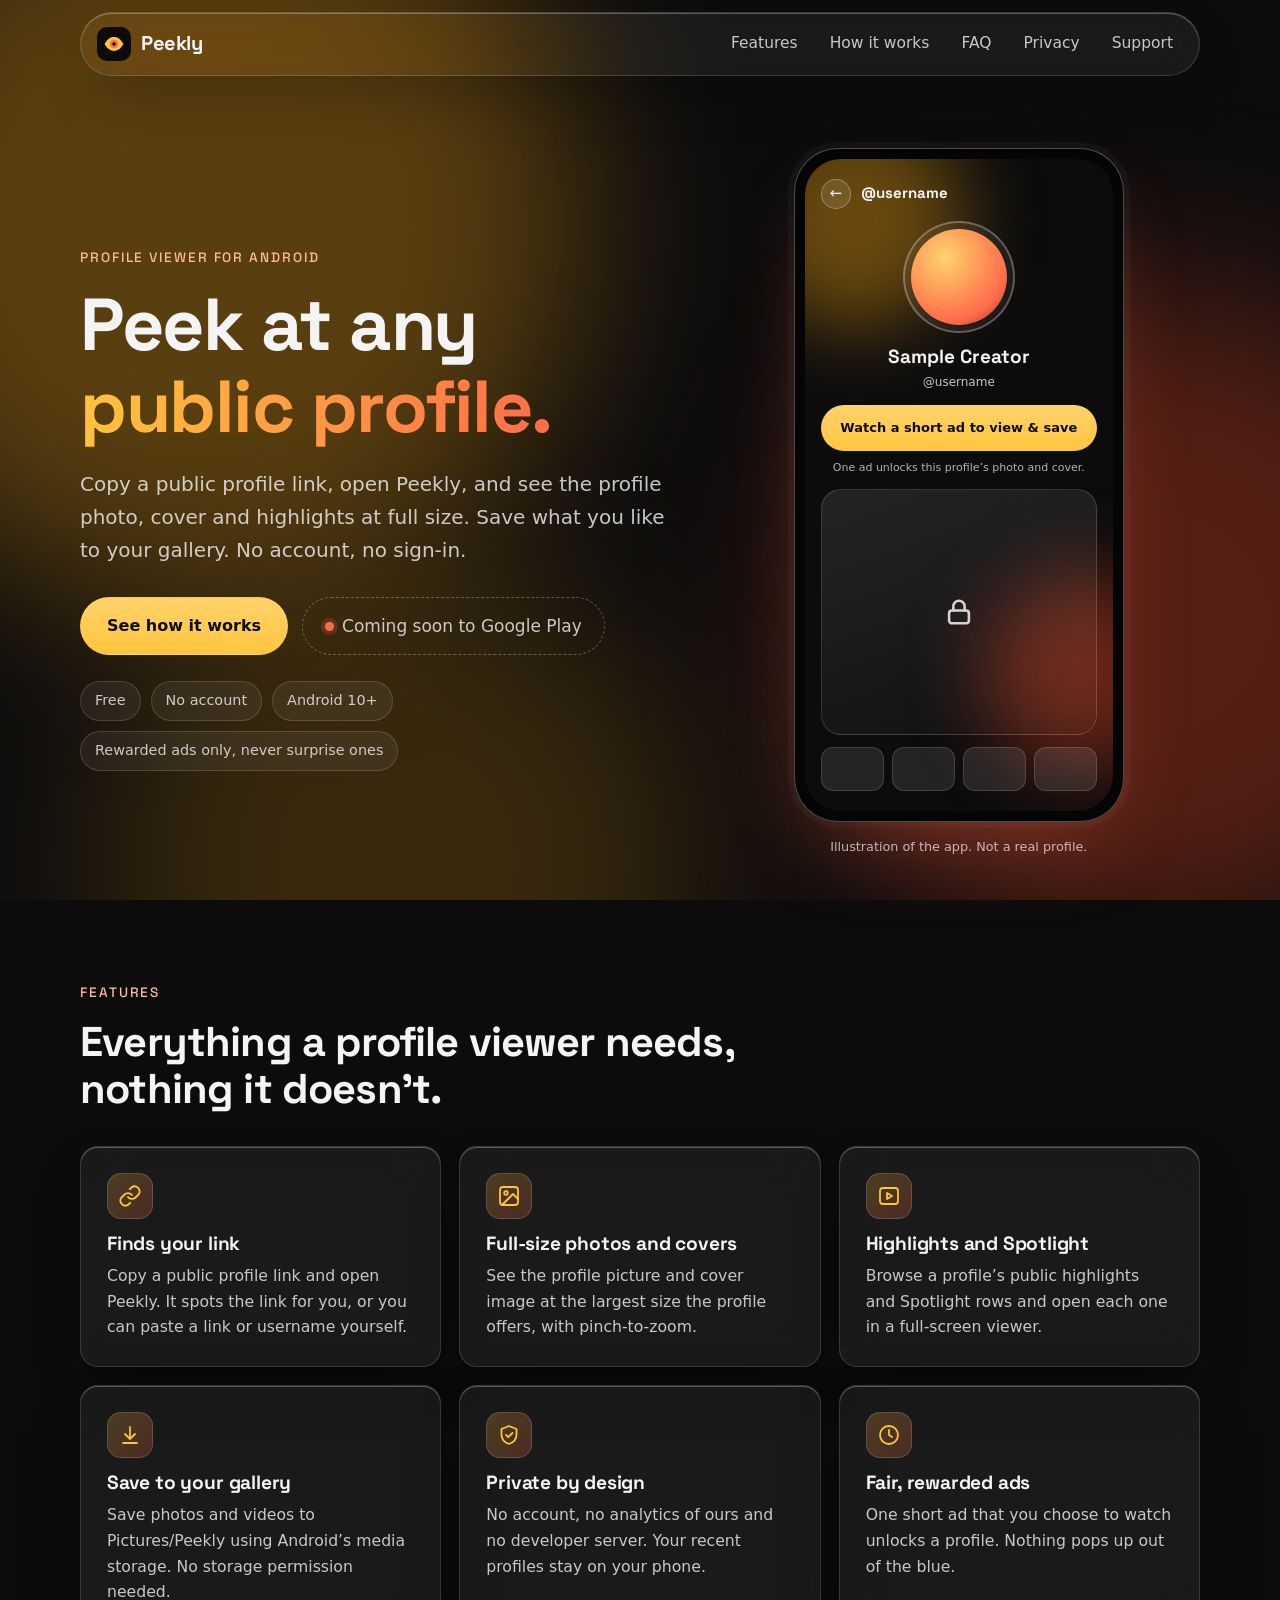
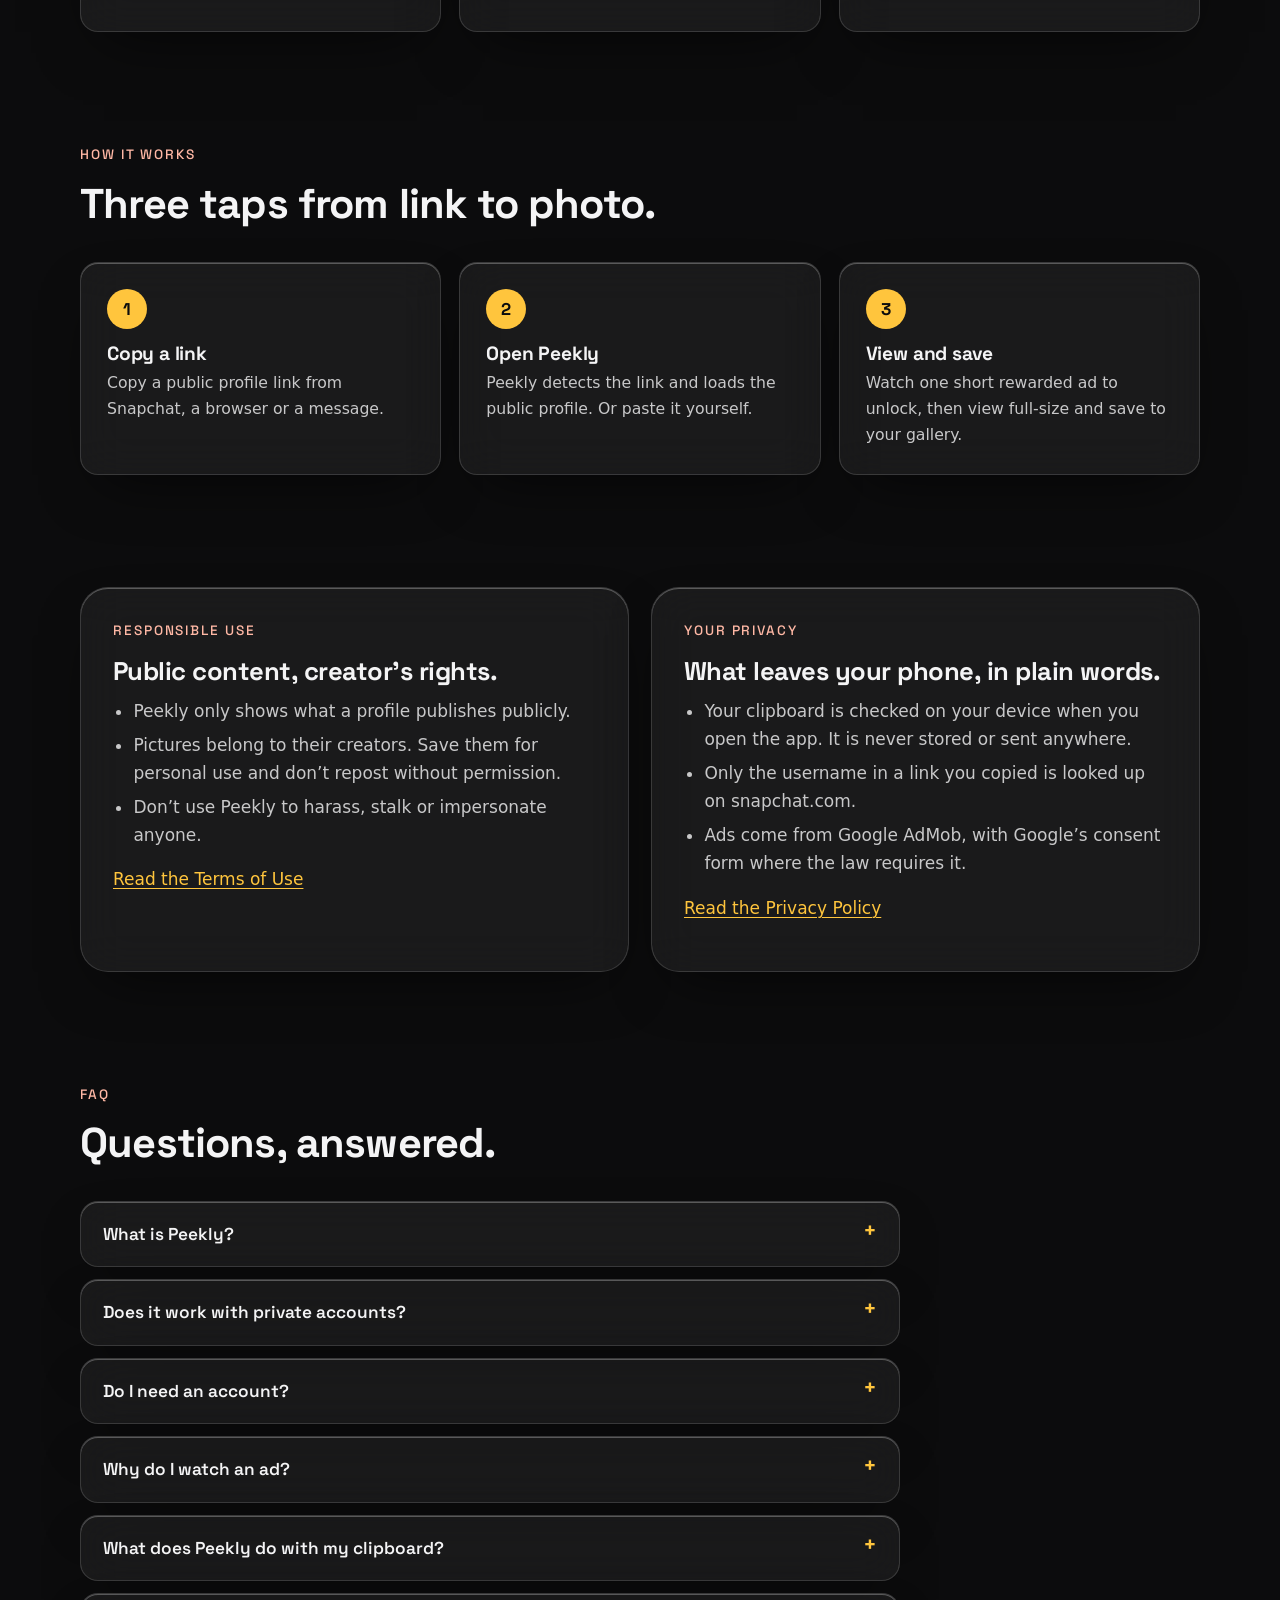
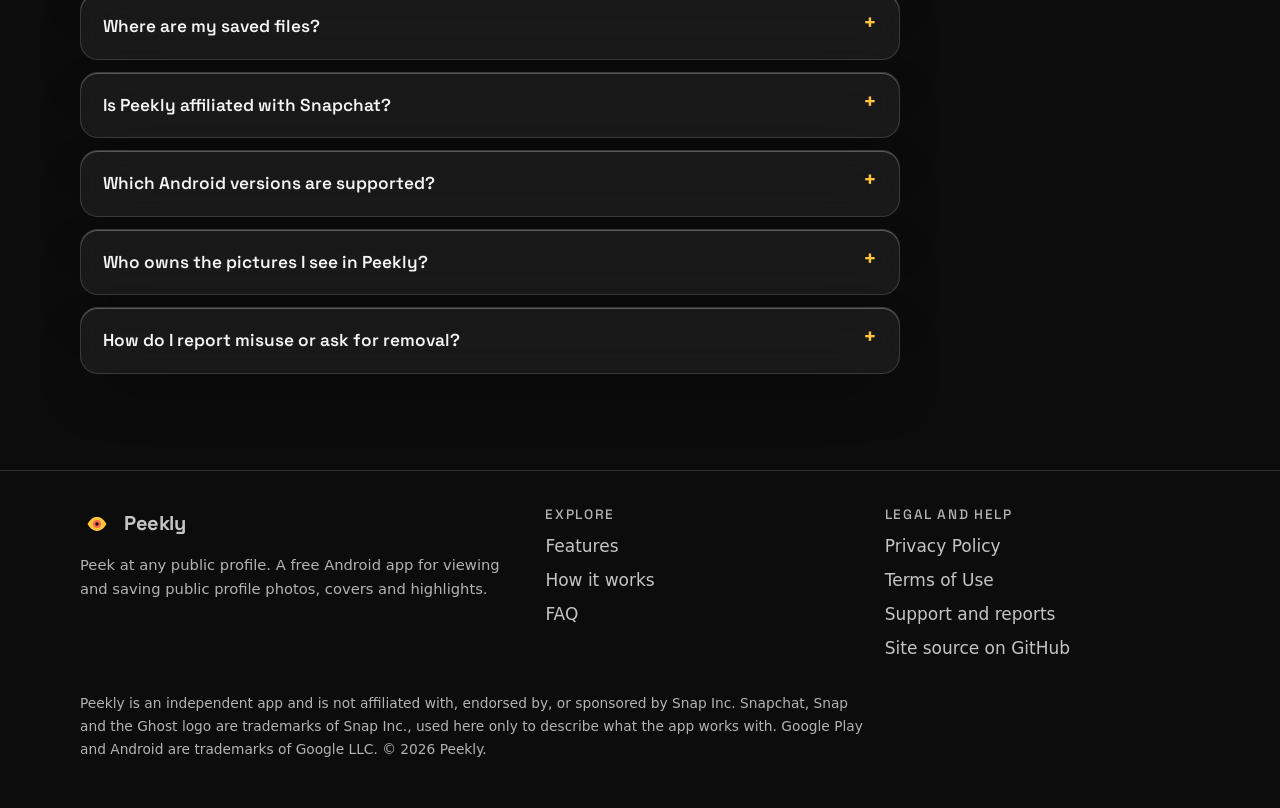
==== docs/index.html @ 074febdc "Add Peekly website, legal pages and Google Play helper files" ====
<!doctype html>
<html lang="en">
<head>
<meta charset="utf-8">
<meta name="viewport" content="width=device-width,initial-scale=1">
<title>Peekly: view public profile photos, covers and highlights</title>
<meta name="description" content="Peekly is a free Android app. Copy a public profile link to view the profile photo, cover and highlights at full size and save them. No account needed.">
<link rel="canonical" href="https://soham-tejani.github.io/peekly/">
<meta name="robots" content="index,follow,max-image-preview:large">
<meta name="theme-color" content="#0c0c0d">
<meta name="color-scheme" content="dark">
<meta property="og:type" content="website">
<meta property="og:site_name" content="Peekly">
<meta property="og:title" content="Peekly: view public profile photos, covers and highlights">
<meta property="og:description" content="Peekly is a free Android app. Copy a public profile link to view the profile photo, cover and highlights at full size and save them. No account needed.">
<meta property="og:url" content="https://soham-tejani.github.io/peekly/">
<meta property="og:image" content="https://soham-tejani.github.io/peekly/assets/img/og-image.png">
<meta property="og:image:width" content="1200">
<meta property="og:image:height" content="630">
<meta property="og:image:alt" content="Peekly app icon, an amber eye with a coral iris, on a dark glass background">
<meta property="og:locale" content="en_US">
<meta name="twitter:card" content="summary_large_image">
<meta name="twitter:title" content="Peekly: view public profile photos, covers and highlights">
<meta name="twitter:description" content="Peekly is a free Android app. Copy a public profile link to view the profile photo, cover and highlights at full size and save them. No account needed.">
<meta name="twitter:image" content="https://soham-tejani.github.io/peekly/assets/img/og-image.png">
<meta name="twitter:image:alt" content="Peekly app icon, an amber eye with a coral iris, on a dark glass background">
<link rel="icon" href="assets/img/favicon.svg" type="image/svg+xml">
<link rel="icon" href="favicon.ico" sizes="48x48">
<link rel="apple-touch-icon" href="assets/img/apple-touch-icon.png">
<link rel="manifest" href="manifest.webmanifest">
<link rel="preload" href="assets/fonts/space-grotesk.woff2" as="font" type="font/woff2" crossorigin>
<link rel="stylesheet" href="assets/css/style.css">
<script type="application/ld+json">{"@context":"https://schema.org","@type":"WebSite","name":"Peekly","url":"https://soham-tejani.github.io/peekly/","description":"Peekly is a free Android app. Copy a public profile link to view the profile photo, cover and highlights at full size and save them. No account needed.","inLanguage":"en"}</script>
<script type="application/ld+json">{"@context":"https://schema.org","@type":"SoftwareApplication","name":"Peekly","description":"Peekly is a free Android app. Copy a public profile link to view the profile photo, cover and highlights at full size and save them. No account needed.","url":"https://soham-tejani.github.io/peekly/","image":"https://soham-tejani.github.io/peekly/assets/img/og-image.png","applicationCategory":"UtilitiesApplication","operatingSystem":"ANDROID","offers":{"@type":"Offer","price":"0","priceCurrency":"USD"},"featureList":["Detects a copied public profile link","Full-size profile photo and cover","Highlights and Spotlight viewer","Save to your gallery without extra permissions","No account and no developer server"],"isAccessibleForFree":true}</script>
<script type="application/ld+json">{"@context":"https://schema.org","@type":"FAQPage","mainEntity":[{"@type":"Question","name":"What is Peekly?","acceptedAnswer":{"@type":"Answer","text":"Peekly is a free Android app that shows the public photos on a profile (the profile picture, cover image and highlights) at full size from a link you copy, and lets you save them to your gallery."}},{"@type":"Question","name":"Does it work with private accounts?","acceptedAnswer":{"@type":"Answer","text":"No. Peekly only shows what a profile publishes publicly. A personal account without a public profile photo shows a “no public photo” message. Peekly never asks you to sign in and never shows anything that is not already public."}},{"@type":"Question","name":"Do I need an account?","acceptedAnswer":{"@type":"Answer","text":"No. Peekly has no accounts, no sign-in and no developer server."}},{"@type":"Question","name":"Why do I watch an ad?","acceptedAnswer":{"@type":"Answer","text":"Peekly is free. Unlocking a profile’s photo and cover, or a highlight, takes one short rewarded ad from Google AdMob. You always choose to start it, and nothing pops up unexpectedly. If an ad can’t load after a couple of tries, Peekly lets you continue."}},{"@type":"Question","name":"What does Peekly do with my clipboard?","acceptedAnswer":{"@type":"Answer","text":"Each time you open the app, it checks on your device whether the text you most recently copied is a Snapchat profile link. Nothing from your clipboard is stored or sent anywhere, except the username in that link, which is looked up on snapchat.com. Details are in the Privacy Policy."}},{"@type":"Question","name":"Where are my saved files?","acceptedAnswer":{"@type":"Answer","text":"Photos are saved to Pictures/Peekly/username and videos to Movies/Peekly/username on your phone, using Android’s standard media storage, so Peekly needs no storage permission."}},{"@type":"Question","name":"Is Peekly affiliated with Snapchat?","acceptedAnswer":{"@type":"Answer","text":"No. Peekly is an independent app and is not affiliated with, endorsed by, or sponsored by Snap Inc. Snapchat and the Ghost logo are trademarks of Snap Inc."}},{"@type":"Question","name":"Which Android versions are supported?","acceptedAnswer":{"@type":"Answer","text":"Android 10 (API level 29) and later."}},{"@type":"Question","name":"Who owns the pictures I see in Peekly?","acceptedAnswer":{"@type":"Answer","text":"Their creators. Save images for personal use only, and don’t repost them without the creator’s permission."}},{"@type":"Question","name":"How do I report misuse or ask for removal?","acceptedAnswer":{"@type":"Answer","text":"Open a support request on the Support page. Peekly only reads what a profile already publishes on Snapchat, so the quickest way to stop a profile appearing is to change that profile’s visibility in Snapchat. We also review every request."}}]}</script>
</head><body>
<a class="skip" href="#main">Skip to content</a>
<div class="aurora" aria-hidden="true"><i></i><i></i><i></i></div>
<header class="site-header">
<div class="wrap">
<nav class="nav glass" aria-label="Main">
<a class="brand" href="./"><img src="assets/img/logo.svg" width="34" height="34" alt="">Peekly</a>
<button class="menu-btn" type="button" aria-expanded="false" aria-controls="menu">Menu</button>
<ul id="menu">
<li><a href="./#features">Features</a></li>
<li><a href="./#how">How it works</a></li>
<li><a href="./#faq">FAQ</a></li>
<li><a href="privacy/">Privacy</a></li>
<li><a href="support/">Support</a></li>
</ul>
</nav>
</div>
</header>

<main id="main">
<div class="wrap hero">
<div>
<p class="eyebrow">Profile viewer for Android</p>
<h1>Peek at any <span class="grad">public profile.</span></h1>
<p class="lead" style="margin-top:20px">Copy a public profile link, open Peekly, and see the profile photo, cover and highlights at full size. Save what you like to your gallery. No account, no sign-in.</p>
<div class="cta">
<a class="btn primary" href="#how">See how it works</a>
<span class="soon"><span class="dot" aria-hidden="true"></span>Coming soon to Google Play</span>
</div>
<ul class="chips" aria-label="Highlights">
<li>Free</li><li>No account</li><li>Android 10+</li><li>Rewarded ads only, never surprise ones</li>
</ul>
</div>
<div class="reveal">
<div class="phone" role="img" aria-label="Illustration of the Peekly profile screen: a round profile picture, a Watch a short ad to view and save button, a locked cover image and a row of highlights.">
<div class="screen">
<span class="orb o1"></span><span class="orb o2"></span>
<div class="bar"><b>&larr;</b>@username</div>
<div class="dp"><span></span></div>
<div class="name">Sample Creator</div>
<div class="handle">@username</div>
<div class="watch">Watch a short ad to view &amp; save</div>
<div class="hint">One ad unlocks this profile&rsquo;s photo and cover.</div>
<div class="cover"><svg viewBox="0 0 24 24" fill="none" stroke="#f4f4f5" stroke-width="1.8" stroke-linecap="round" stroke-linejoin="round"><rect x="5" y="11" width="14" height="9" rx="2"/><path d="M8 11V8a4 4 0 0 1 8 0v3"/></svg></div>
<div class="hl"><i></i><i></i><i></i><i></i></div>
</div>
</div>
<p class="caption">Illustration of the app. Not a real profile.</p>
</div>
</div>

<section id="features" aria-labelledby="f-h">
<div class="wrap">
<div class="head reveal"><p class="eyebrow">Features</p><h2 id="f-h">Everything a profile viewer needs, nothing it doesn&rsquo;t.</h2></div>
<div class="grid">
<article class="card glass reveal"><span class="ico" aria-hidden="true"><svg viewBox="0 0 24 24"><path d="M10 13a5 5 0 0 0 7.5.5l3-3a5 5 0 0 0-7-7l-1.7 1.7"/><path d="M14 11a5 5 0 0 0-7.5-.5l-3 3a5 5 0 0 0 7 7l1.7-1.7"/></svg></span><h3>Finds your link</h3><p>Copy a public profile link and open Peekly. It spots the link for you, or you can paste a link or username yourself.</p></article>
<article class="card glass reveal"><span class="ico" aria-hidden="true"><svg viewBox="0 0 24 24"><rect x="3" y="3" width="18" height="18" rx="3"/><circle cx="9" cy="9" r="1.8"/><path d="m21 15-5-5L5 21"/></svg></span><h3>Full-size photos and covers</h3><p>See the profile picture and cover image at the largest size the profile offers, with pinch-to-zoom.</p></article>
<article class="card glass reveal"><span class="ico" aria-hidden="true"><svg viewBox="0 0 24 24"><rect x="3" y="4" width="18" height="16" rx="3"/><path d="m10 9 5 3-5 3z"/></svg></span><h3>Highlights and Spotlight</h3><p>Browse a profile&rsquo;s public highlights and Spotlight rows and open each one in a full-screen viewer.</p></article>
<article class="card glass reveal"><span class="ico" aria-hidden="true"><svg viewBox="0 0 24 24"><path d="M12 4v11"/><path d="m7 11 5 5 5-5"/><path d="M5 20h14"/></svg></span><h3>Save to your gallery</h3><p>Save photos and videos to Pictures/Peekly using Android&rsquo;s media storage. No storage permission needed.</p></article>
<article class="card glass reveal"><span class="ico" aria-hidden="true"><svg viewBox="0 0 24 24"><path d="M12 3 4.5 6v5.5c0 4.5 3.2 8 7.5 9.5 4.3-1.5 7.5-5 7.5-9.5V6z"/><path d="m9 12 2.2 2.2L15.5 10"/></svg></span><h3>Private by design</h3><p>No account, no analytics of ours and no developer server. Your recent profiles stay on your phone.</p></article>
<article class="card glass reveal"><span class="ico" aria-hidden="true"><svg viewBox="0 0 24 24"><circle cx="12" cy="12" r="9"/><path d="M12 7v5l3 2"/></svg></span><h3>Fair, rewarded ads</h3><p>One short ad that you choose to watch unlocks a profile. Nothing pops up out of the blue.</p></article>
</div>
</div>
</section>

<section id="how" aria-labelledby="h-h">
<div class="wrap">
<div class="head reveal"><p class="eyebrow">How it works</p><h2 id="h-h">Three taps from link to photo.</h2></div>
<ol class="steps">
<li class="glass reveal"><h3>Copy a link</h3><p>Copy a public profile link from Snapchat, a browser or a message.</p></li>
<li class="glass reveal"><h3>Open Peekly</h3><p>Peekly detects the link and loads the public profile. Or paste it yourself.</p></li>
<li class="glass reveal"><h3>View and save</h3><p>Watch one short rewarded ad to unlock, then view full-size and save to your gallery.</p></li>
</ol>
</div>
</section>

<section aria-labelledby="r-h">
<div class="wrap split">
<div class="panel glass reveal">
<p class="eyebrow">Responsible use</p>
<h2 id="r-h" style="font-size:1.6rem">Public content, creator&rsquo;s rights.</h2>
<ul>
<li>Peekly only shows what a profile publishes publicly.</li>
<li>Pictures belong to their creators. Save them for personal use and don&rsquo;t repost without permission.</li>
<li>Don&rsquo;t use Peekly to harass, stalk or impersonate anyone.</li>
</ul>
<p style="margin-top:16px"><a href="terms/">Read the Terms of Use</a></p>
</div>
<div class="panel glass reveal">
<p class="eyebrow">Your privacy</p>
<h2 style="font-size:1.6rem">What leaves your phone, in plain words.</h2>
<ul>
<li>Your clipboard is checked on your device when you open the app. It is never stored or sent anywhere.</li>
<li>Only the username in a link you copied is looked up on snapchat.com.</li>
<li>Ads come from Google AdMob, with Google&rsquo;s consent form where the law requires it.</li>
</ul>
<p style="margin-top:16px"><a href="privacy/">Read the Privacy Policy</a></p>
</div>
</div>
</section>

<section id="faq" aria-labelledby="q-h">
<div class="wrap">
<div class="head reveal"><p class="eyebrow">FAQ</p><h2 id="q-h">Questions, answered.</h2></div>
<div class="faq">
<details class="glass"><summary>What is Peekly?</summary><p>Peekly is a free Android app that shows the public photos on a profile (the profile picture, cover image and highlights) at full size from a link you copy, and lets you save them to your gallery.</p></details>
<details class="glass"><summary>Does it work with private accounts?</summary><p>No. Peekly only shows what a profile publishes publicly. A personal account without a public profile photo shows a “no public photo” message. Peekly never asks you to sign in and never shows anything that is not already public.</p></details>
<details class="glass"><summary>Do I need an account?</summary><p>No. Peekly has no accounts, no sign-in and no developer server.</p></details>
<details class="glass"><summary>Why do I watch an ad?</summary><p>Peekly is free. Unlocking a profile’s photo and cover, or a highlight, takes one short rewarded ad from Google AdMob. You always choose to start it, and nothing pops up unexpectedly. If an ad can’t load after a couple of tries, Peekly lets you continue.</p></details>
<details class="glass"><summary>What does Peekly do with my clipboard?</summary><p>Each time you open the app, it checks on your device whether the text you most recently copied is a Snapchat profile link. Nothing from your clipboard is stored or sent anywhere, except the username in that link, which is looked up on snapchat.com. Details are in the <a href="privacy/">Privacy Policy</a>.</p></details>
<details class="glass"><summary>Where are my saved files?</summary><p>Photos are saved to Pictures/Peekly/username and videos to Movies/Peekly/username on your phone, using Android’s standard media storage, so Peekly needs no storage permission.</p></details>
<details class="glass"><summary>Is Peekly affiliated with Snapchat?</summary><p>No. Peekly is an independent app and is not affiliated with, endorsed by, or sponsored by Snap Inc. Snapchat and the Ghost logo are trademarks of Snap Inc.</p></details>
<details class="glass"><summary>Which Android versions are supported?</summary><p>Android 10 (API level 29) and later.</p></details>
<details class="glass"><summary>Who owns the pictures I see in Peekly?</summary><p>Their creators. Save images for personal use only, and don’t repost them without the creator’s permission.</p></details>
<details class="glass"><summary>How do I report misuse or ask for removal?</summary><p>Open a support request on the <a href="support/">Support page</a>. Peekly only reads what a profile already publishes on Snapchat, so the quickest way to stop a profile appearing is to change that profile’s visibility in Snapchat. We also review every request.</p></details>
</div>
</div>
</section>
</main>
<footer>
<div class="wrap foot">
<div>
<a class="brand" href="./"><img src="assets/img/logo.svg" width="34" height="34" alt="">Peekly</a>
<p class="meta" style="margin-top:12px">Peek at any public profile. A free Android app for viewing and saving public profile photos, covers and highlights.</p>
</div>
<div>
<h2>Explore</h2>
<ul>
<li><a href="./#features">Features</a></li>
<li><a href="./#how">How it works</a></li>
<li><a href="./#faq">FAQ</a></li>
</ul>
</div>
<div>
<h2>Legal and help</h2>
<ul>
<li><a href="privacy/">Privacy Policy</a></li>
<li><a href="terms/">Terms of Use</a></li>
<li><a href="support/">Support and reports</a></li>
<li><a href="https://github.com/soham-tejani/peekly" rel="noopener">Site source on GitHub</a></li>
</ul>
</div>
<p class="legal">Peekly is an independent app and is not affiliated with, endorsed by, or sponsored by Snap Inc. Snapchat, Snap and the Ghost logo are trademarks of Snap Inc., used here only to describe what the app works with. Google Play and Android are trademarks of Google LLC. &copy; 2026 Peekly.</p>
</div>
</footer>
<script src="assets/js/main.js" defer></script>
</body>
</html>
---- docs/assets/css/style.css ----
@font-face{font-family:"Space Grotesk";src:url("../fonts/space-grotesk.woff2") format("woff2");font-weight:300 700;font-style:normal;font-display:swap}

:root{
  --bg:#0c0c0d;--tint:#18181a;--surface:#2a2a2d;
  --ink:#f4f4f5;--ink-2:rgba(244,244,245,.8);--ink-3:rgba(244,244,245,.72);--coral-text:#ffb8a5;
  --amber:#ffc53d;--amber-2:#ffd36b;--coral:#ff6b4a;--amber-deep:#7a5410;--coral-deep:#8f2f1b;
  --glass:rgba(255,255,255,.06);--glass-strong:rgba(255,255,255,.1);--edge:rgba(255,255,255,.14);--edge-hi:rgba(255,255,255,.28);
  --radius:28px;--radius-sm:18px;--max:1120px;
  --display:"Space Grotesk",ui-rounded,system-ui,-apple-system,"Segoe UI",Roboto,sans-serif;
  --body:system-ui,-apple-system,"Segoe UI",Roboto,"Helvetica Neue",Arial,sans-serif;
}
*,*::before,*::after{box-sizing:border-box}
html{color-scheme:dark;scroll-behavior:smooth;-webkit-text-size-adjust:100%;scroll-padding-top:96px}
body{margin:0;background:var(--bg);color:var(--ink);font-family:var(--body);font-size:17px;line-height:1.65;min-height:100vh;overflow-x:hidden}
img,svg{max-width:100%;display:block}
a{color:var(--amber);text-underline-offset:3px;text-decoration-thickness:1px}
a:hover{color:var(--amber-2)}
:focus-visible{outline:3px solid var(--amber);outline-offset:3px;border-radius:8px}
.skip{position:absolute;left:12px;top:-80px;background:var(--amber);color:#0c0c0d;padding:10px 16px;border-radius:12px;font-weight:600;z-index:100;text-decoration:none}
.skip:focus{top:12px}
.sr-only{position:absolute;width:1px;height:1px;overflow:hidden;clip:rect(0 0 0 0);white-space:nowrap}

/* aurora backdrop: same orbs as the app */
.aurora{position:fixed;inset:0;z-index:-1;overflow:hidden;background:var(--bg);pointer-events:none}
.aurora i{position:absolute;border-radius:50%;filter:blur(90px);opacity:.55}
.aurora i:nth-child(1){width:60vw;height:60vw;max-width:760px;max-height:760px;left:-14vw;top:-12vw;background:var(--amber-deep);opacity:.7}
.aurora i:nth-child(2){width:52vw;height:52vw;max-width:680px;max-height:680px;right:-16vw;top:32vh;background:var(--coral-deep);opacity:.55}
.aurora i:nth-child(3){width:46vw;height:46vw;max-width:600px;max-height:600px;left:8vw;bottom:-20vw;background:var(--amber-deep);opacity:.4}

.wrap{width:min(var(--max),100% - 40px);margin-inline:auto}
h1,h2,h3{font-family:var(--display);font-weight:700;line-height:1.12;letter-spacing:-.02em;margin:0}
h1{font-size:clamp(2.4rem,6.4vw,4.6rem)}
h2{font-size:clamp(1.7rem,3.8vw,2.6rem)}
h3{font-size:1.2rem;letter-spacing:-.01em}
p{margin:0 0 1em}
.lead{font-size:clamp(1.05rem,2vw,1.25rem);color:var(--ink-2);max-width:56ch}
.eyebrow{font-family:var(--display);font-weight:500;font-size:.85rem;letter-spacing:.14em;text-transform:uppercase;color:var(--coral-text);margin:0 0 .9rem}
.grad{background:linear-gradient(100deg,var(--amber),var(--coral));-webkit-background-clip:text;background-clip:text;color:transparent}

/* glass */
.glass{background:rgba(24,24,26,.92);border:1px solid var(--edge);border-radius:var(--radius);box-shadow:0 1px 0 var(--edge-hi) inset,0 24px 60px -24px rgba(0,0,0,.7)}
@supports ((-webkit-backdrop-filter:blur(1px)) or (backdrop-filter:blur(1px))){
  .glass{background:var(--glass);-webkit-backdrop-filter:blur(22px) saturate(150%);backdrop-filter:blur(22px) saturate(150%)}
}

/* header */
.site-header{position:sticky;top:12px;z-index:50;margin-top:12px}
.nav{display:flex;align-items:center;gap:20px;padding:10px 12px 10px 16px;border-radius:999px}
.brand{display:flex;align-items:center;gap:10px;font-family:var(--display);font-weight:700;font-size:1.25rem;color:var(--ink);text-decoration:none;letter-spacing:-.02em}
.brand img{width:34px;height:34px;border-radius:10px}
.nav ul{display:flex;gap:4px;list-style:none;margin:0 0 0 auto;padding:0}
.nav ul a{display:block;padding:8px 14px;border-radius:999px;color:var(--ink-2);text-decoration:none;font-size:.97rem}
.nav ul a:hover,.nav ul a[aria-current="page"]{background:var(--glass-strong);color:var(--ink)}
.menu-btn{display:none;margin-left:auto;background:var(--glass-strong);color:var(--ink);border:1px solid var(--edge);border-radius:999px;padding:8px 16px;font:inherit;font-size:.95rem;cursor:pointer}

/* buttons and chips */
.btn{display:inline-flex;align-items:center;gap:10px;padding:14px 26px;border-radius:999px;font-weight:600;font-size:1rem;text-decoration:none;border:1px solid var(--edge);color:var(--ink);background:var(--glass-strong);transition:transform .15s ease,background .15s ease}
.btn:hover{transform:translateY(-2px);background:rgba(255,255,255,.16);color:var(--ink)}
.btn.primary{background:linear-gradient(180deg,var(--amber-2),var(--amber));color:#0c0c0d;border-color:transparent}
.btn.primary:hover{background:linear-gradient(180deg,#ffe08f,var(--amber-2));color:#0c0c0d}
.soon{display:inline-flex;align-items:center;gap:8px;padding:14px 22px;border-radius:999px;border:1px dashed var(--edge-hi);color:var(--ink-2);font-weight:500}
.dot{width:9px;height:9px;border-radius:50%;background:var(--coral);box-shadow:0 0 0 4px rgba(255,107,74,.2)}
.chips{display:flex;flex-wrap:wrap;gap:10px;list-style:none;padding:0;margin:26px 0 0}
.chips li{padding:7px 14px;border-radius:999px;border:1px solid var(--edge);background:var(--glass);font-size:.9rem;color:var(--ink-2)}

/* hero */
.hero{display:grid;grid-template-columns:1.1fr .9fr;gap:48px;align-items:center;padding:72px 0 56px}
.cta{display:flex;flex-wrap:wrap;gap:14px;margin-top:30px}

/* phone mockup (illustrative, built in CSS) */
.phone{width:min(330px,100%);margin-inline:auto;aspect-ratio:9/18.4;border-radius:44px;padding:10px;background:#050506;border:1px solid var(--edge-hi);box-shadow:0 40px 90px -30px rgba(255,107,74,.35),0 0 0 6px rgba(255,255,255,.03)}
.screen{position:relative;height:100%;border-radius:36px;overflow:hidden;background:var(--bg);padding:20px 16px;display:flex;flex-direction:column;align-items:center;gap:12px;font-size:13px}
.screen .orb{position:absolute;border-radius:50%;filter:blur(40px)}
.screen .o1{width:220px;height:220px;left:-60px;top:-50px;background:var(--amber-deep);opacity:.85}
.screen .o2{width:200px;height:200px;right:-70px;bottom:40px;background:var(--coral-deep);opacity:.7}
.screen>*:not(.orb){position:relative}
.bar{align-self:stretch;display:flex;align-items:center;gap:10px;font-family:var(--display);font-weight:700;font-size:15px}
.bar b{width:30px;height:30px;border-radius:50%;border:1px solid var(--edge-hi);background:var(--glass-strong);display:grid;place-items:center;font-weight:400}
.dp{width:112px;height:112px;border-radius:50%;padding:6px;border:2px solid var(--edge-hi);background:var(--glass)}
.dp span{display:block;width:100%;height:100%;border-radius:50%;background:radial-gradient(circle at 35% 30%,var(--amber-2),var(--coral) 70%,var(--coral-deep))}
.screen .name{font-family:var(--display);font-weight:700;font-size:19px;line-height:1.1;margin-top:2px}
.screen .handle{color:var(--ink-2);font-size:12px;margin-top:-6px}
.watch{align-self:stretch;text-align:center;padding:12px;border-radius:999px;background:linear-gradient(180deg,var(--amber-2),var(--amber));color:#0c0c0d;font-weight:600;font-size:13px}
.hint{color:var(--ink-3);font-size:11px;margin-top:-4px}
.cover{align-self:stretch;flex:1;min-height:0;border-radius:20px;border:1px solid var(--edge);background:linear-gradient(160deg,rgba(255,255,255,.1),rgba(255,255,255,.02));display:grid;place-items:center}
.cover svg{width:34px;height:34px;opacity:.85}
.hl{align-self:stretch;display:flex;gap:8px}
.hl i{flex:1;height:44px;border-radius:12px;border:1px solid var(--edge);background:var(--glass-strong)}
.caption{text-align:center;color:var(--ink-3);font-size:.8rem;margin-top:14px}

/* sections */
section{padding:56px 0}
.head{max-width:62ch;margin-bottom:34px}
.grid{display:grid;gap:18px;grid-template-columns:repeat(3,minmax(0,1fr))}
@media (max-width:980px){.grid{grid-template-columns:repeat(2,minmax(0,1fr))}}
@media (max-width:620px){.grid{grid-template-columns:minmax(0,1fr)}}
.card{padding:26px;border-radius:var(--radius-sm)}
.card h3{margin:14px 0 8px}
.card p{margin:0;color:var(--ink-2);font-size:.98rem}
.ico{width:46px;height:46px;border-radius:14px;display:grid;place-items:center;background:linear-gradient(135deg,rgba(255,197,61,.22),rgba(255,107,74,.22));border:1px solid var(--edge)}
.ico svg{width:24px;height:24px;stroke:var(--amber);fill:none;stroke-width:1.8;stroke-linecap:round;stroke-linejoin:round}
.steps{counter-reset:s;display:grid;gap:18px;grid-template-columns:repeat(auto-fit,minmax(240px,1fr));list-style:none;padding:0;margin:0}
.steps li{counter-increment:s;padding:26px;border-radius:var(--radius-sm)}
.steps li::before{content:counter(s);display:grid;place-items:center;width:40px;height:40px;border-radius:50%;background:var(--amber);color:#0c0c0d;font-family:var(--display);font-weight:700;margin-bottom:14px}
.steps h3{margin-bottom:6px}.steps p{margin:0;color:var(--ink-2);font-size:.98rem}
.split{display:grid;gap:22px;grid-template-columns:1fr 1fr}
.panel{padding:32px;border-radius:var(--radius)}
.panel ul{margin:12px 0 0;padding-left:1.2em;color:var(--ink-2)}
.panel li{margin:6px 0}

/* faq */
.faq{display:grid;gap:12px;max-width:820px}
.faq details{border-radius:var(--radius-sm);padding:0 22px}
.faq summary{cursor:pointer;list-style:none;padding:18px 0;font-weight:600;font-family:var(--display);font-size:1.08rem;display:flex;justify-content:space-between;gap:16px}
.faq summary::-webkit-details-marker{display:none}
.faq summary::after{content:"+";color:var(--amber);font-size:1.4rem;line-height:1}
.faq details[open] summary::after{content:"\2212"}
.faq details p{color:var(--ink-2);padding-bottom:18px;margin:0}

/* prose pages */
.page{padding:48px 0 72px}
.prose{max-width:780px;padding:clamp(24px,5vw,48px)}
.prose h1{font-size:clamp(2rem,5vw,3rem);margin-bottom:.4em}
.prose h2{font-size:1.55rem;margin:2em 0 .5em}
.prose h3{margin:1.4em 0 .4em}
.prose p,.prose li{color:var(--ink-2)}
.prose li{margin:.35em 0}
.prose strong{color:var(--ink)}
.meta{color:var(--ink-3);font-size:.92rem}
.note{border:1px solid rgba(255,197,61,.35);background:rgba(255,197,61,.08);border-radius:var(--radius-sm);padding:16px 20px;margin:22px 0;color:var(--ink)}
.note p{color:var(--ink);margin:0}
.tbl{overflow-x:auto;margin:16px 0;border:1px solid var(--edge);border-radius:var(--radius-sm)}
table{border-collapse:collapse;width:100%;font-size:.95rem;min-width:560px}
th,td{text-align:left;padding:12px 14px;border-bottom:1px solid var(--edge);vertical-align:top;color:var(--ink-2)}
th{color:var(--ink);font-family:var(--display);background:var(--glass)}
tr:last-child td{border-bottom:0}
.crumbs{font-size:.9rem;color:var(--ink-3);margin-bottom:14px}
.crumbs a{color:var(--ink-2)}

/* footer */
footer{margin-top:40px;padding:36px 0 48px;border-top:1px solid var(--edge)}
.foot{display:grid;gap:24px;grid-template-columns:1.4fr 1fr 1fr}
.foot h2{font-size:.85rem;letter-spacing:.12em;text-transform:uppercase;color:var(--ink-3);margin-bottom:10px;font-weight:500}
.foot ul{list-style:none;margin:0;padding:0}.foot li{margin:6px 0}
.foot a{color:var(--ink-2);text-decoration:none}.foot a:hover{color:var(--amber)}
.legal{grid-column:1/-1;color:var(--ink-3);font-size:.86rem;max-width:90ch;margin:0}

.reveal{opacity:1;transform:none}
.js .reveal{opacity:0;transform:translateY(18px);transition:opacity .6s ease,transform .6s ease}
.js .reveal.in{opacity:1;transform:none}
@media (prefers-reduced-motion:reduce){html{scroll-behavior:auto}.js .reveal{opacity:1;transform:none;transition:none}.btn{transition:none}}

@media (max-width:860px){
  .hero{grid-template-columns:1fr;padding-top:40px;gap:36px}
  .split,.foot{grid-template-columns:1fr}
  .menu-btn{display:block}
  .nav{flex-wrap:wrap;border-radius:26px}
  .nav ul{display:none;flex-direction:column;width:100%;margin:6px 0 4px}
  .nav.open ul{display:flex}
  .nav ul a{padding:12px 14px}
}
@media (max-width:420px){body{font-size:16px}.btn,.soon{width:100%;justify-content:center}}
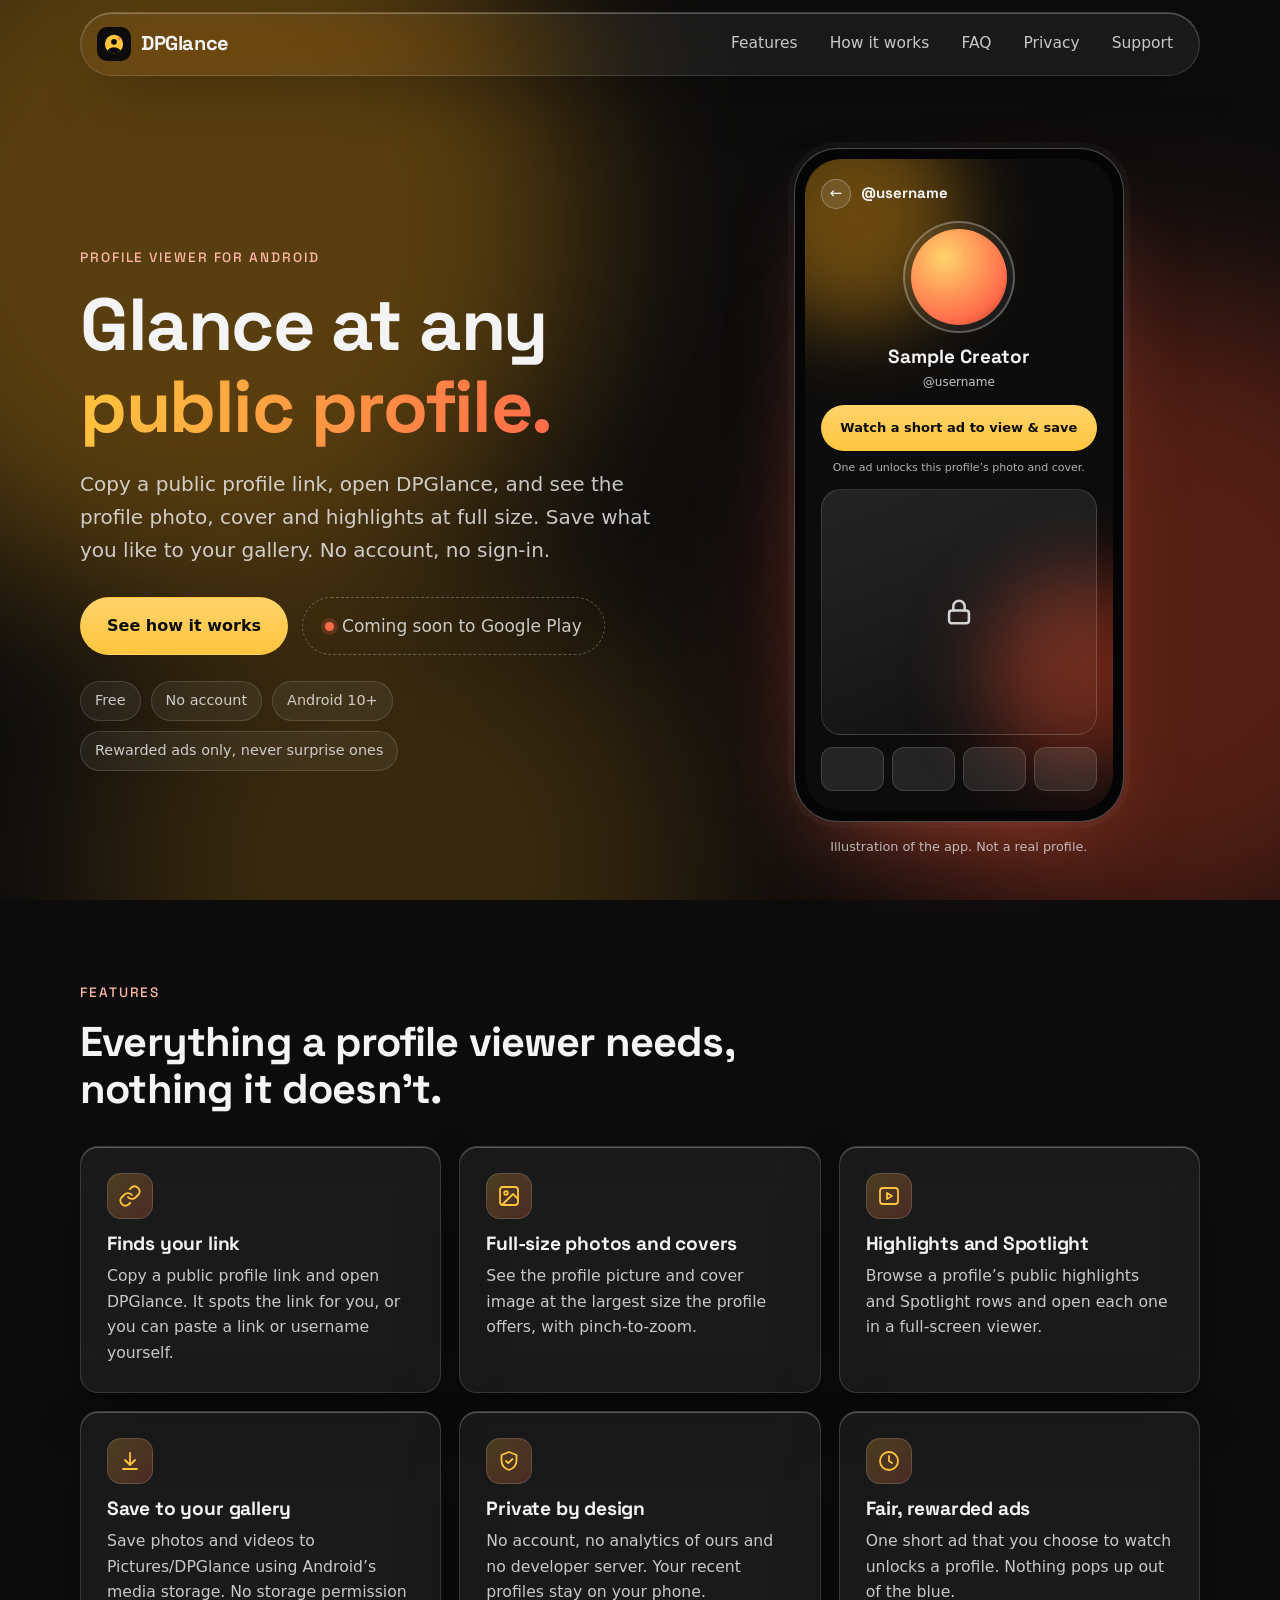
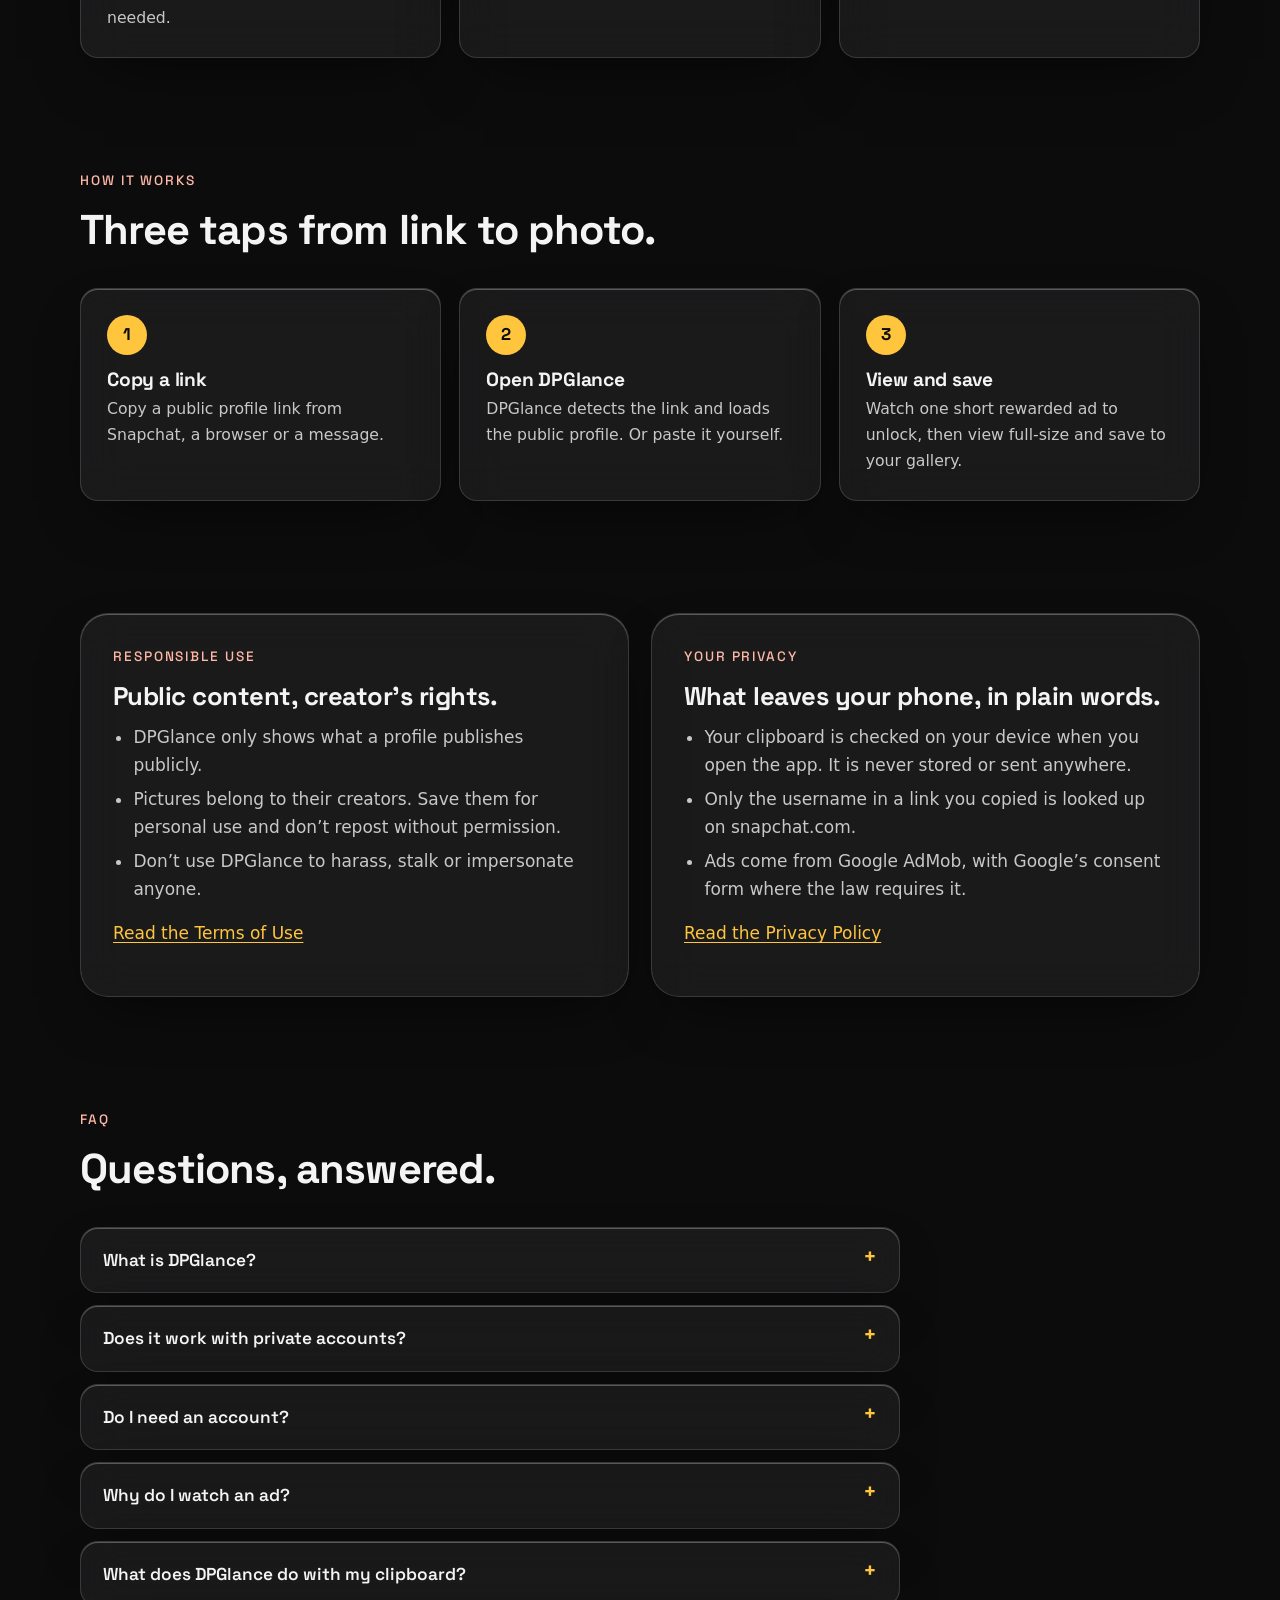
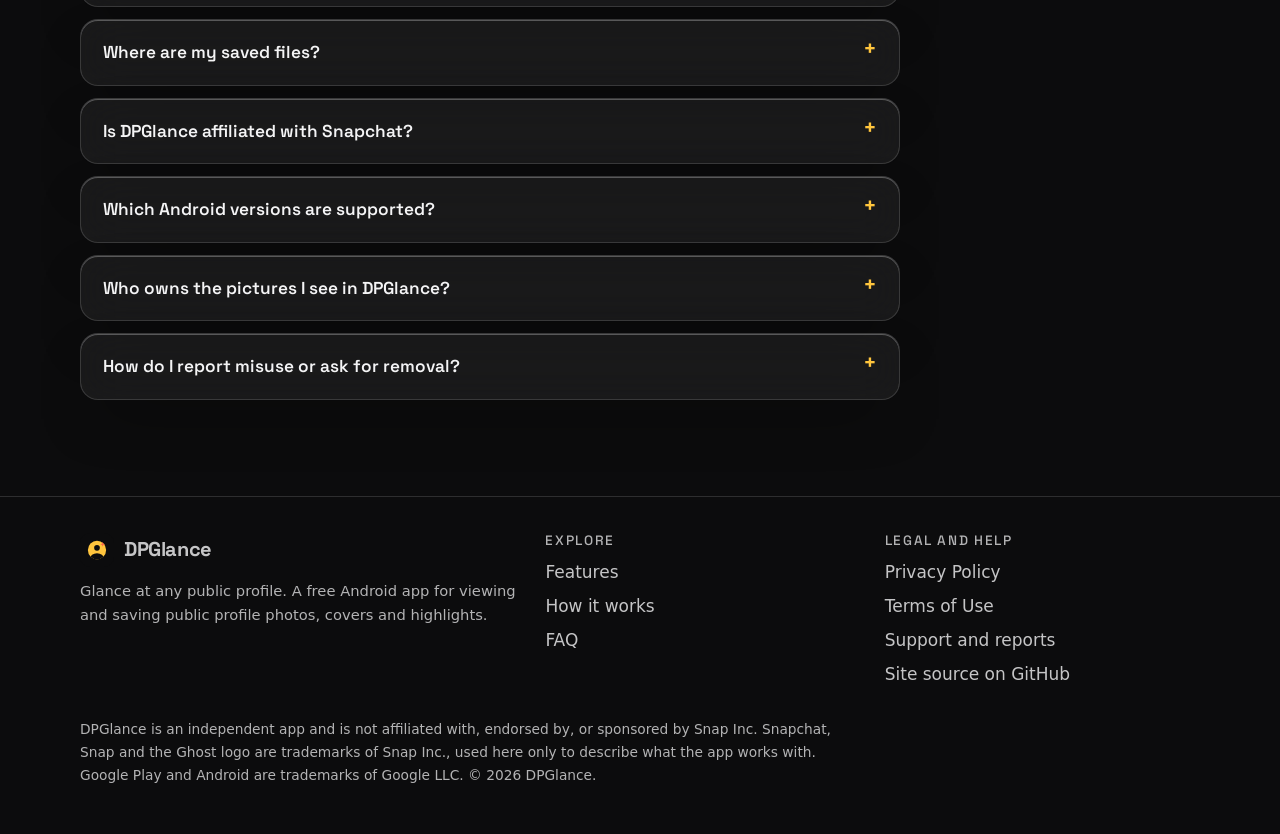
==== commit 4d897f5a: "Rename the app and site from Peekly to DPGlance" ====
--- a/docs/index.html
+++ b/docs/index.html
@@ -3,43 +3,43 @@
 <head>
 <meta charset="utf-8">
 <meta name="viewport" content="width=device-width,initial-scale=1">
-<title>Peekly: view public profile photos, covers and highlights</title>
-<meta name="description" content="Peekly is a free Android app. Copy a public profile link to view the profile photo, cover and highlights at full size and save them. No account needed.">
-<link rel="canonical" href="https://soham-tejani.github.io/peekly/">
+<title>DPGlance: view public profile photos, covers and highlights</title>
+<meta name="description" content="DPGlance is a free Android app. Copy a public profile link to view the profile photo, cover and highlights at full size and save them. No account needed.">
+<link rel="canonical" href="https://soham-tejani.github.io/dpglance/">
 <meta name="robots" content="index,follow,max-image-preview:large">
 <meta name="theme-color" content="#0c0c0d">
 <meta name="color-scheme" content="dark">
 <meta property="og:type" content="website">
-<meta property="og:site_name" content="Peekly">
-<meta property="og:title" content="Peekly: view public profile photos, covers and highlights">
-<meta property="og:description" content="Peekly is a free Android app. Copy a public profile link to view the profile photo, cover and highlights at full size and save them. No account needed.">
-<meta property="og:url" content="https://soham-tejani.github.io/peekly/">
-<meta property="og:image" content="https://soham-tejani.github.io/peekly/assets/img/og-image.png">
+<meta property="og:site_name" content="DPGlance">
+<meta property="og:title" content="DPGlance: view public profile photos, covers and highlights">
+<meta property="og:description" content="DPGlance is a free Android app. Copy a public profile link to view the profile photo, cover and highlights at full size and save them. No account needed.">
+<meta property="og:url" content="https://soham-tejani.github.io/dpglance/">
+<meta property="og:image" content="https://soham-tejani.github.io/dpglance/assets/img/og-image.png">
 <meta property="og:image:width" content="1200">
 <meta property="og:image:height" content="630">
-<meta property="og:image:alt" content="Peekly app icon, an amber eye with a coral iris, on a dark glass background">
+<meta property="og:image:alt" content="DPGlance app icon, an amber profile avatar with a coral sparkle, on a dark glass background">
 <meta property="og:locale" content="en_US">
 <meta name="twitter:card" content="summary_large_image">
-<meta name="twitter:title" content="Peekly: view public profile photos, covers and highlights">
-<meta name="twitter:description" content="Peekly is a free Android app. Copy a public profile link to view the profile photo, cover and highlights at full size and save them. No account needed.">
-<meta name="twitter:image" content="https://soham-tejani.github.io/peekly/assets/img/og-image.png">
-<meta name="twitter:image:alt" content="Peekly app icon, an amber eye with a coral iris, on a dark glass background">
+<meta name="twitter:title" content="DPGlance: view public profile photos, covers and highlights">
+<meta name="twitter:description" content="DPGlance is a free Android app. Copy a public profile link to view the profile photo, cover and highlights at full size and save them. No account needed.">
+<meta name="twitter:image" content="https://soham-tejani.github.io/dpglance/assets/img/og-image.png">
+<meta name="twitter:image:alt" content="DPGlance app icon, an amber profile avatar with a coral sparkle, on a dark glass background">
 <link rel="icon" href="assets/img/favicon.svg" type="image/svg+xml">
 <link rel="icon" href="favicon.ico" sizes="48x48">
 <link rel="apple-touch-icon" href="assets/img/apple-touch-icon.png">
 <link rel="manifest" href="manifest.webmanifest">
 <link rel="preload" href="assets/fonts/space-grotesk.woff2" as="font" type="font/woff2" crossorigin>
 <link rel="stylesheet" href="assets/css/style.css">
-<script type="application/ld+json">{"@context":"https://schema.org","@type":"WebSite","name":"Peekly","url":"https://soham-tejani.github.io/peekly/","description":"Peekly is a free Android app. Copy a public profile link to view the profile photo, cover and highlights at full size and save them. No account needed.","inLanguage":"en"}</script>
-<script type="application/ld+json">{"@context":"https://schema.org","@type":"SoftwareApplication","name":"Peekly","description":"Peekly is a free Android app. Copy a public profile link to view the profile photo, cover and highlights at full size and save them. No account needed.","url":"https://soham-tejani.github.io/peekly/","image":"https://soham-tejani.github.io/peekly/assets/img/og-image.png","applicationCategory":"UtilitiesApplication","operatingSystem":"ANDROID","offers":{"@type":"Offer","price":"0","priceCurrency":"USD"},"featureList":["Detects a copied public profile link","Full-size profile photo and cover","Highlights and Spotlight viewer","Save to your gallery without extra permissions","No account and no developer server"],"isAccessibleForFree":true}</script>
-<script type="application/ld+json">{"@context":"https://schema.org","@type":"FAQPage","mainEntity":[{"@type":"Question","name":"What is Peekly?","acceptedAnswer":{"@type":"Answer","text":"Peekly is a free Android app that shows the public photos on a profile (the profile picture, cover image and highlights) at full size from a link you copy, and lets you save them to your gallery."}},{"@type":"Question","name":"Does it work with private accounts?","acceptedAnswer":{"@type":"Answer","text":"No. Peekly only shows what a profile publishes publicly. A personal account without a public profile photo shows a “no public photo” message. Peekly never asks you to sign in and never shows anything that is not already public."}},{"@type":"Question","name":"Do I need an account?","acceptedAnswer":{"@type":"Answer","text":"No. Peekly has no accounts, no sign-in and no developer server."}},{"@type":"Question","name":"Why do I watch an ad?","acceptedAnswer":{"@type":"Answer","text":"Peekly is free. Unlocking a profile’s photo and cover, or a highlight, takes one short rewarded ad from Google AdMob. You always choose to start it, and nothing pops up unexpectedly. If an ad can’t load after a couple of tries, Peekly lets you continue."}},{"@type":"Question","name":"What does Peekly do with my clipboard?","acceptedAnswer":{"@type":"Answer","text":"Each time you open the app, it checks on your device whether the text you most recently copied is a Snapchat profile link. Nothing from your clipboard is stored or sent anywhere, except the username in that link, which is looked up on snapchat.com. Details are in the Privacy Policy."}},{"@type":"Question","name":"Where are my saved files?","acceptedAnswer":{"@type":"Answer","text":"Photos are saved to Pictures/Peekly/username and videos to Movies/Peekly/username on your phone, using Android’s standard media storage, so Peekly needs no storage permission."}},{"@type":"Question","name":"Is Peekly affiliated with Snapchat?","acceptedAnswer":{"@type":"Answer","text":"No. Peekly is an independent app and is not affiliated with, endorsed by, or sponsored by Snap Inc. Snapchat and the Ghost logo are trademarks of Snap Inc."}},{"@type":"Question","name":"Which Android versions are supported?","acceptedAnswer":{"@type":"Answer","text":"Android 10 (API level 29) and later."}},{"@type":"Question","name":"Who owns the pictures I see in Peekly?","acceptedAnswer":{"@type":"Answer","text":"Their creators. Save images for personal use only, and don’t repost them without the creator’s permission."}},{"@type":"Question","name":"How do I report misuse or ask for removal?","acceptedAnswer":{"@type":"Answer","text":"Open a support request on the Support page. Peekly only reads what a profile already publishes on Snapchat, so the quickest way to stop a profile appearing is to change that profile’s visibility in Snapchat. We also review every request."}}]}</script>
+<script type="application/ld+json">{"@context":"https://schema.org","@type":"WebSite","name":"DPGlance","url":"https://soham-tejani.github.io/dpglance/","description":"DPGlance is a free Android app. Copy a public profile link to view the profile photo, cover and highlights at full size and save them. No account needed.","inLanguage":"en"}</script>
+<script type="application/ld+json">{"@context":"https://schema.org","@type":"SoftwareApplication","name":"DPGlance","description":"DPGlance is a free Android app. Copy a public profile link to view the profile photo, cover and highlights at full size and save them. No account needed.","url":"https://soham-tejani.github.io/dpglance/","image":"https://soham-tejani.github.io/dpglance/assets/img/og-image.png","applicationCategory":"UtilitiesApplication","operatingSystem":"ANDROID","offers":{"@type":"Offer","price":"0","priceCurrency":"USD"},"featureList":["Detects a copied public profile link","Full-size profile photo and cover","Highlights and Spotlight viewer","Save to your gallery without extra permissions","No account and no developer server"],"isAccessibleForFree":true}</script>
+<script type="application/ld+json">{"@context":"https://schema.org","@type":"FAQPage","mainEntity":[{"@type":"Question","name":"What is DPGlance?","acceptedAnswer":{"@type":"Answer","text":"DPGlance is a free Android app that shows the public photos on a profile (the profile picture, cover image and highlights) at full size from a link you copy, and lets you save them to your gallery."}},{"@type":"Question","name":"Does it work with private accounts?","acceptedAnswer":{"@type":"Answer","text":"No. DPGlance only shows what a profile publishes publicly. A personal account without a public profile photo shows a “no public photo” message. DPGlance never asks you to sign in and never shows anything that is not already public."}},{"@type":"Question","name":"Do I need an account?","acceptedAnswer":{"@type":"Answer","text":"No. DPGlance has no accounts, no sign-in and no developer server."}},{"@type":"Question","name":"Why do I watch an ad?","acceptedAnswer":{"@type":"Answer","text":"DPGlance is free. Unlocking a profile’s photo and cover, or a highlight, takes one short rewarded ad from Google AdMob. You always choose to start it, and nothing pops up unexpectedly. If an ad can’t load after a couple of tries, DPGlance lets you continue."}},{"@type":"Question","name":"What does DPGlance do with my clipboard?","acceptedAnswer":{"@type":"Answer","text":"Each time you open the app, it checks on your device whether the text you most recently copied is a Snapchat profile link. Nothing from your clipboard is stored or sent anywhere, except the username in that link, which is looked up on snapchat.com. Details are in the Privacy Policy."}},{"@type":"Question","name":"Where are my saved files?","acceptedAnswer":{"@type":"Answer","text":"Photos are saved to Pictures/DPGlance/username and videos to Movies/DPGlance/username on your phone, using Android’s standard media storage, so DPGlance needs no storage permission."}},{"@type":"Question","name":"Is DPGlance affiliated with Snapchat?","acceptedAnswer":{"@type":"Answer","text":"No. DPGlance is an independent app and is not affiliated with, endorsed by, or sponsored by Snap Inc. Snapchat and the Ghost logo are trademarks of Snap Inc."}},{"@type":"Question","name":"Which Android versions are supported?","acceptedAnswer":{"@type":"Answer","text":"Android 10 (API level 29) and later."}},{"@type":"Question","name":"Who owns the pictures I see in DPGlance?","acceptedAnswer":{"@type":"Answer","text":"Their creators. Save images for personal use only, and don’t repost them without the creator’s permission."}},{"@type":"Question","name":"How do I report misuse or ask for removal?","acceptedAnswer":{"@type":"Answer","text":"Open a support request on the Support page. DPGlance only reads what a profile already publishes on Snapchat, so the quickest way to stop a profile appearing is to change that profile’s visibility in Snapchat. We also review every request."}}]}</script>
 </head><body>
 <a class="skip" href="#main">Skip to content</a>
 <div class="aurora" aria-hidden="true"><i></i><i></i><i></i></div>
 <header class="site-header">
 <div class="wrap">
 <nav class="nav glass" aria-label="Main">
-<a class="brand" href="./"><img src="assets/img/logo.svg" width="34" height="34" alt="">Peekly</a>
+<a class="brand" href="./"><img src="assets/img/logo.svg" width="34" height="34" alt="">DPGlance</a>
 <button class="menu-btn" type="button" aria-expanded="false" aria-controls="menu">Menu</button>
 <ul id="menu">
 <li><a href="./#features">Features</a></li>
@@ -56,8 +56,8 @@
 <div class="wrap hero">
 <div>
 <p class="eyebrow">Profile viewer for Android</p>
-<h1>Peek at any <span class="grad">public profile.</span></h1>
-<p class="lead" style="margin-top:20px">Copy a public profile link, open Peekly, and see the profile photo, cover and highlights at full size. Save what you like to your gallery. No account, no sign-in.</p>
+<h1>Glance at any <span class="grad">public profile.</span></h1>
+<p class="lead" style="margin-top:20px">Copy a public profile link, open DPGlance, and see the profile photo, cover and highlights at full size. Save what you like to your gallery. No account, no sign-in.</p>
 <div class="cta">
 <a class="btn primary" href="#how">See how it works</a>
 <span class="soon"><span class="dot" aria-hidden="true"></span>Coming soon to Google Play</span>
@@ -67,7 +67,7 @@
 </ul>
 </div>
 <div class="reveal">
-<div class="phone" role="img" aria-label="Illustration of the Peekly profile screen: a round profile picture, a Watch a short ad to view and save button, a locked cover image and a row of highlights.">
+<div class="phone" role="img" aria-label="Illustration of the DPGlance profile screen: a round profile picture, a Watch a short ad to view and save button, a locked cover image and a row of highlights.">
 <div class="screen">
 <span class="orb o1"></span><span class="orb o2"></span>
 <div class="bar"><b>&larr;</b>@username</div>
@@ -88,10 +88,10 @@
 <div class="wrap">
 <div class="head reveal"><p class="eyebrow">Features</p><h2 id="f-h">Everything a profile viewer needs, nothing it doesn&rsquo;t.</h2></div>
 <div class="grid">
-<article class="card glass reveal"><span class="ico" aria-hidden="true"><svg viewBox="0 0 24 24"><path d="M10 13a5 5 0 0 0 7.5.5l3-3a5 5 0 0 0-7-7l-1.7 1.7"/><path d="M14 11a5 5 0 0 0-7.5-.5l-3 3a5 5 0 0 0 7 7l1.7-1.7"/></svg></span><h3>Finds your link</h3><p>Copy a public profile link and open Peekly. It spots the link for you, or you can paste a link or username yourself.</p></article>
+<article class="card glass reveal"><span class="ico" aria-hidden="true"><svg viewBox="0 0 24 24"><path d="M10 13a5 5 0 0 0 7.5.5l3-3a5 5 0 0 0-7-7l-1.7 1.7"/><path d="M14 11a5 5 0 0 0-7.5-.5l-3 3a5 5 0 0 0 7 7l1.7-1.7"/></svg></span><h3>Finds your link</h3><p>Copy a public profile link and open DPGlance. It spots the link for you, or you can paste a link or username yourself.</p></article>
 <article class="card glass reveal"><span class="ico" aria-hidden="true"><svg viewBox="0 0 24 24"><rect x="3" y="3" width="18" height="18" rx="3"/><circle cx="9" cy="9" r="1.8"/><path d="m21 15-5-5L5 21"/></svg></span><h3>Full-size photos and covers</h3><p>See the profile picture and cover image at the largest size the profile offers, with pinch-to-zoom.</p></article>
 <article class="card glass reveal"><span class="ico" aria-hidden="true"><svg viewBox="0 0 24 24"><rect x="3" y="4" width="18" height="16" rx="3"/><path d="m10 9 5 3-5 3z"/></svg></span><h3>Highlights and Spotlight</h3><p>Browse a profile&rsquo;s public highlights and Spotlight rows and open each one in a full-screen viewer.</p></article>
-<article class="card glass reveal"><span class="ico" aria-hidden="true"><svg viewBox="0 0 24 24"><path d="M12 4v11"/><path d="m7 11 5 5 5-5"/><path d="M5 20h14"/></svg></span><h3>Save to your gallery</h3><p>Save photos and videos to Pictures/Peekly using Android&rsquo;s media storage. No storage permission needed.</p></article>
+<article class="card glass reveal"><span class="ico" aria-hidden="true"><svg viewBox="0 0 24 24"><path d="M12 4v11"/><path d="m7 11 5 5 5-5"/><path d="M5 20h14"/></svg></span><h3>Save to your gallery</h3><p>Save photos and videos to Pictures/DPGlance using Android&rsquo;s media storage. No storage permission needed.</p></article>
 <article class="card glass reveal"><span class="ico" aria-hidden="true"><svg viewBox="0 0 24 24"><path d="M12 3 4.5 6v5.5c0 4.5 3.2 8 7.5 9.5 4.3-1.5 7.5-5 7.5-9.5V6z"/><path d="m9 12 2.2 2.2L15.5 10"/></svg></span><h3>Private by design</h3><p>No account, no analytics of ours and no developer server. Your recent profiles stay on your phone.</p></article>
 <article class="card glass reveal"><span class="ico" aria-hidden="true"><svg viewBox="0 0 24 24"><circle cx="12" cy="12" r="9"/><path d="M12 7v5l3 2"/></svg></span><h3>Fair, rewarded ads</h3><p>One short ad that you choose to watch unlocks a profile. Nothing pops up out of the blue.</p></article>
 </div>
@@ -103,7 +103,7 @@
 <div class="head reveal"><p class="eyebrow">How it works</p><h2 id="h-h">Three taps from link to photo.</h2></div>
 <ol class="steps">
 <li class="glass reveal"><h3>Copy a link</h3><p>Copy a public profile link from Snapchat, a browser or a message.</p></li>
-<li class="glass reveal"><h3>Open Peekly</h3><p>Peekly detects the link and loads the public profile. Or paste it yourself.</p></li>
+<li class="glass reveal"><h3>Open DPGlance</h3><p>DPGlance detects the link and loads the public profile. Or paste it yourself.</p></li>
 <li class="glass reveal"><h3>View and save</h3><p>Watch one short rewarded ad to unlock, then view full-size and save to your gallery.</p></li>
 </ol>
 </div>
@@ -115,9 +115,9 @@
 <p class="eyebrow">Responsible use</p>
 <h2 id="r-h" style="font-size:1.6rem">Public content, creator&rsquo;s rights.</h2>
 <ul>
-<li>Peekly only shows what a profile publishes publicly.</li>
+<li>DPGlance only shows what a profile publishes publicly.</li>
 <li>Pictures belong to their creators. Save them for personal use and don&rsquo;t repost without permission.</li>
-<li>Don&rsquo;t use Peekly to harass, stalk or impersonate anyone.</li>
+<li>Don&rsquo;t use DPGlance to harass, stalk or impersonate anyone.</li>
 </ul>
 <p style="margin-top:16px"><a href="terms/">Read the Terms of Use</a></p>
 </div>
@@ -138,16 +138,16 @@
 <div class="wrap">
 <div class="head reveal"><p class="eyebrow">FAQ</p><h2 id="q-h">Questions, answered.</h2></div>
 <div class="faq">
-<details class="glass"><summary>What is Peekly?</summary><p>Peekly is a free Android app that shows the public photos on a profile (the profile picture, cover image and highlights) at full size from a link you copy, and lets you save them to your gallery.</p></details>
-<details class="glass"><summary>Does it work with private accounts?</summary><p>No. Peekly only shows what a profile publishes publicly. A personal account without a public profile photo shows a “no public photo” message. Peekly never asks you to sign in and never shows anything that is not already public.</p></details>
-<details class="glass"><summary>Do I need an account?</summary><p>No. Peekly has no accounts, no sign-in and no developer server.</p></details>
-<details class="glass"><summary>Why do I watch an ad?</summary><p>Peekly is free. Unlocking a profile’s photo and cover, or a highlight, takes one short rewarded ad from Google AdMob. You always choose to start it, and nothing pops up unexpectedly. If an ad can’t load after a couple of tries, Peekly lets you continue.</p></details>
-<details class="glass"><summary>What does Peekly do with my clipboard?</summary><p>Each time you open the app, it checks on your device whether the text you most recently copied is a Snapchat profile link. Nothing from your clipboard is stored or sent anywhere, except the username in that link, which is looked up on snapchat.com. Details are in the <a href="privacy/">Privacy Policy</a>.</p></details>
-<details class="glass"><summary>Where are my saved files?</summary><p>Photos are saved to Pictures/Peekly/username and videos to Movies/Peekly/username on your phone, using Android’s standard media storage, so Peekly needs no storage permission.</p></details>
-<details class="glass"><summary>Is Peekly affiliated with Snapchat?</summary><p>No. Peekly is an independent app and is not affiliated with, endorsed by, or sponsored by Snap Inc. Snapchat and the Ghost logo are trademarks of Snap Inc.</p></details>
+<details class="glass"><summary>What is DPGlance?</summary><p>DPGlance is a free Android app that shows the public photos on a profile (the profile picture, cover image and highlights) at full size from a link you copy, and lets you save them to your gallery.</p></details>
+<details class="glass"><summary>Does it work with private accounts?</summary><p>No. DPGlance only shows what a profile publishes publicly. A personal account without a public profile photo shows a “no public photo” message. DPGlance never asks you to sign in and never shows anything that is not already public.</p></details>
+<details class="glass"><summary>Do I need an account?</summary><p>No. DPGlance has no accounts, no sign-in and no developer server.</p></details>
+<details class="glass"><summary>Why do I watch an ad?</summary><p>DPGlance is free. Unlocking a profile’s photo and cover, or a highlight, takes one short rewarded ad from Google AdMob. You always choose to start it, and nothing pops up unexpectedly. If an ad can’t load after a couple of tries, DPGlance lets you continue.</p></details>
+<details class="glass"><summary>What does DPGlance do with my clipboard?</summary><p>Each time you open the app, it checks on your device whether the text you most recently copied is a Snapchat profile link. Nothing from your clipboard is stored or sent anywhere, except the username in that link, which is looked up on snapchat.com. Details are in the <a href="privacy/">Privacy Policy</a>.</p></details>
+<details class="glass"><summary>Where are my saved files?</summary><p>Photos are saved to Pictures/DPGlance/username and videos to Movies/DPGlance/username on your phone, using Android’s standard media storage, so DPGlance needs no storage permission.</p></details>
+<details class="glass"><summary>Is DPGlance affiliated with Snapchat?</summary><p>No. DPGlance is an independent app and is not affiliated with, endorsed by, or sponsored by Snap Inc. Snapchat and the Ghost logo are trademarks of Snap Inc.</p></details>
 <details class="glass"><summary>Which Android versions are supported?</summary><p>Android 10 (API level 29) and later.</p></details>
-<details class="glass"><summary>Who owns the pictures I see in Peekly?</summary><p>Their creators. Save images for personal use only, and don’t repost them without the creator’s permission.</p></details>
-<details class="glass"><summary>How do I report misuse or ask for removal?</summary><p>Open a support request on the <a href="support/">Support page</a>. Peekly only reads what a profile already publishes on Snapchat, so the quickest way to stop a profile appearing is to change that profile’s visibility in Snapchat. We also review every request.</p></details>
+<details class="glass"><summary>Who owns the pictures I see in DPGlance?</summary><p>Their creators. Save images for personal use only, and don’t repost them without the creator’s permission.</p></details>
+<details class="glass"><summary>How do I report misuse or ask for removal?</summary><p>Open a support request on the <a href="support/">Support page</a>. DPGlance only reads what a profile already publishes on Snapchat, so the quickest way to stop a profile appearing is to change that profile’s visibility in Snapchat. We also review every request.</p></details>
 </div>
 </div>
 </section>
@@ -155,8 +155,8 @@
 <footer>
 <div class="wrap foot">
 <div>
-<a class="brand" href="./"><img src="assets/img/logo.svg" width="34" height="34" alt="">Peekly</a>
-<p class="meta" style="margin-top:12px">Peek at any public profile. A free Android app for viewing and saving public profile photos, covers and highlights.</p>
+<a class="brand" href="./"><img src="assets/img/logo.svg" width="34" height="34" alt="">DPGlance</a>
+<p class="meta" style="margin-top:12px">Glance at any public profile. A free Android app for viewing and saving public profile photos, covers and highlights.</p>
 </div>
 <div>
 <h2>Explore</h2>
@@ -172,10 +172,10 @@
 <li><a href="privacy/">Privacy Policy</a></li>
 <li><a href="terms/">Terms of Use</a></li>
 <li><a href="support/">Support and reports</a></li>
-<li><a href="https://github.com/soham-tejani/peekly" rel="noopener">Site source on GitHub</a></li>
+<li><a href="https://github.com/soham-tejani/dpglance" rel="noopener">Site source on GitHub</a></li>
 </ul>
 </div>
-<p class="legal">Peekly is an independent app and is not affiliated with, endorsed by, or sponsored by Snap Inc. Snapchat, Snap and the Ghost logo are trademarks of Snap Inc., used here only to describe what the app works with. Google Play and Android are trademarks of Google LLC. &copy; 2026 Peekly.</p>
+<p class="legal">DPGlance is an independent app and is not affiliated with, endorsed by, or sponsored by Snap Inc. Snapchat, Snap and the Ghost logo are trademarks of Snap Inc., used here only to describe what the app works with. Google Play and Android are trademarks of Google LLC. &copy; 2026 DPGlance.</p>
 </div>
 </footer>
 <script src="assets/js/main.js" defer></script>
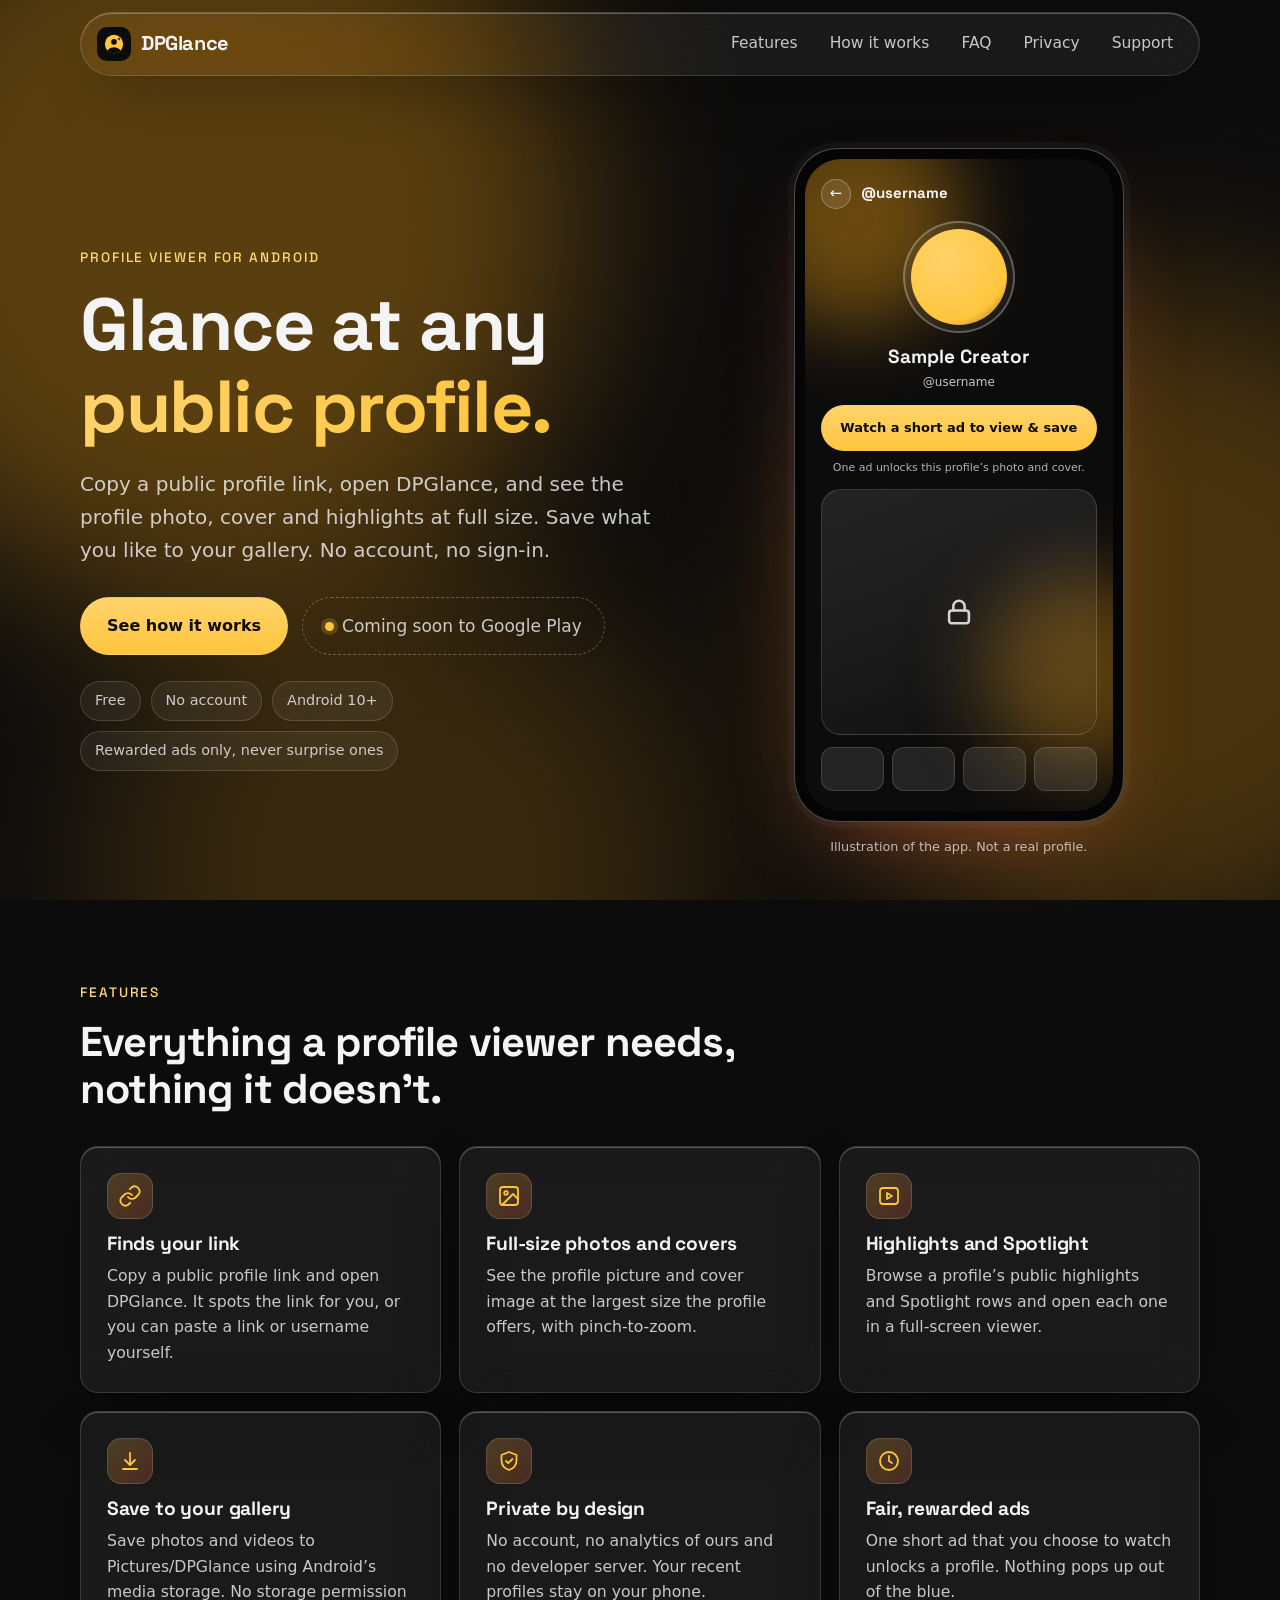
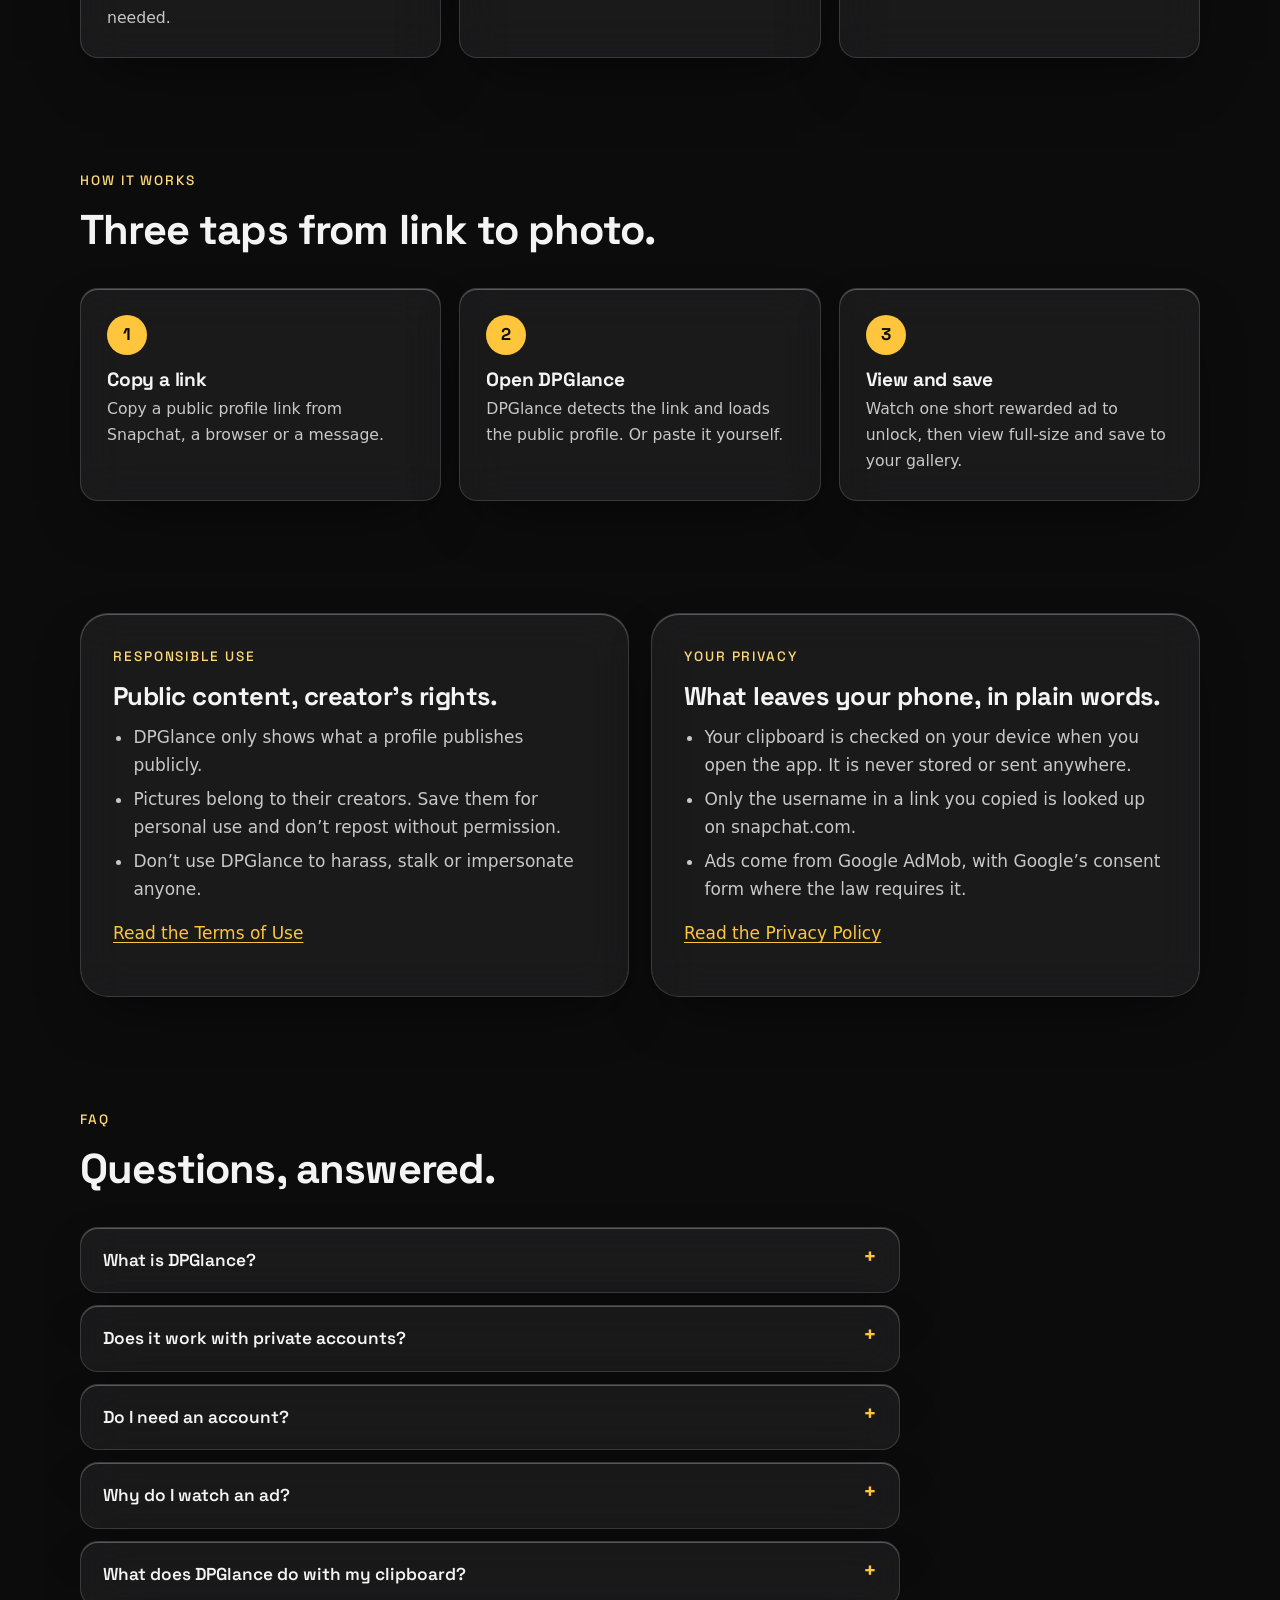
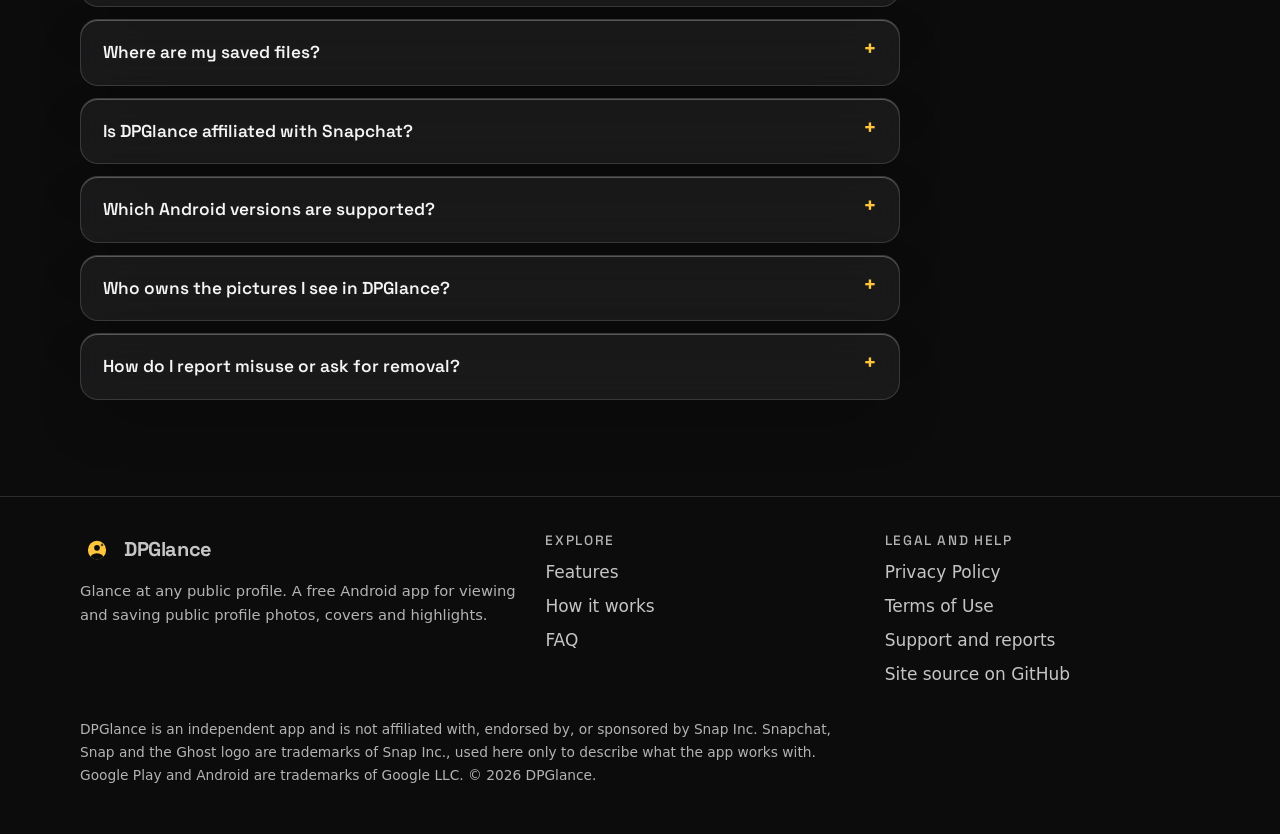
==== commit 11024fa8: "Use golden amber as the only accent colour and refresh the logo" ====
--- a/docs/index.html
+++ b/docs/index.html
@@ -17,13 +17,13 @@
 <meta property="og:image" content="https://soham-tejani.github.io/dpglance/assets/img/og-image.png">
 <meta property="og:image:width" content="1200">
 <meta property="og:image:height" content="630">
-<meta property="og:image:alt" content="DPGlance app icon, an amber profile avatar with a coral sparkle, on a dark glass background">
+<meta property="og:image:alt" content="DPGlance app icon, an amber profile avatar with a dark sparkle, on a dark glass background">
 <meta property="og:locale" content="en_US">
 <meta name="twitter:card" content="summary_large_image">
 <meta name="twitter:title" content="DPGlance: view public profile photos, covers and highlights">
 <meta name="twitter:description" content="DPGlance is a free Android app. Copy a public profile link to view the profile photo, cover and highlights at full size and save them. No account needed.">
 <meta name="twitter:image" content="https://soham-tejani.github.io/dpglance/assets/img/og-image.png">
-<meta name="twitter:image:alt" content="DPGlance app icon, an amber profile avatar with a coral sparkle, on a dark glass background">
+<meta name="twitter:image:alt" content="DPGlance app icon, an amber profile avatar with a dark sparkle, on a dark glass background">
 <link rel="icon" href="assets/img/favicon.svg" type="image/svg+xml">
 <link rel="icon" href="favicon.ico" sizes="48x48">
 <link rel="apple-touch-icon" href="assets/img/apple-touch-icon.png">
--- a/docs/assets/css/style.css
+++ b/docs/assets/css/style.css
@@ -2,8 +2,8 @@
 
 :root{
   --bg:#0c0c0d;--tint:#18181a;--surface:#2a2a2d;
-  --ink:#f4f4f5;--ink-2:rgba(244,244,245,.8);--ink-3:rgba(244,244,245,.72);--coral-text:#ffb8a5;
-  --amber:#ffc53d;--amber-2:#ffd36b;--coral:#ff6b4a;--amber-deep:#7a5410;--coral-deep:#8f2f1b;
+  --ink:#f4f4f5;--ink-2:rgba(244,244,245,.8);--ink-3:rgba(244,244,245,.72);--accent-text:#ffd978;
+  --amber:#ffc53d;--amber-2:#ffd36b;--amber-deep:#7a5410;
   --glass:rgba(255,255,255,.06);--glass-strong:rgba(255,255,255,.1);--edge:rgba(255,255,255,.14);--edge-hi:rgba(255,255,255,.28);
   --radius:28px;--radius-sm:18px;--max:1120px;
   --display:"Space Grotesk",ui-rounded,system-ui,-apple-system,"Segoe UI",Roboto,sans-serif;
@@ -24,7 +24,7 @@
 .aurora{position:fixed;inset:0;z-index:-1;overflow:hidden;background:var(--bg);pointer-events:none}
 .aurora i{position:absolute;border-radius:50%;filter:blur(90px);opacity:.55}
 .aurora i:nth-child(1){width:60vw;height:60vw;max-width:760px;max-height:760px;left:-14vw;top:-12vw;background:var(--amber-deep);opacity:.7}
-.aurora i:nth-child(2){width:52vw;height:52vw;max-width:680px;max-height:680px;right:-16vw;top:32vh;background:var(--coral-deep);opacity:.55}
+.aurora i:nth-child(2){width:52vw;height:52vw;max-width:680px;max-height:680px;right:-16vw;top:32vh;background:var(--amber-deep);opacity:.55}
 .aurora i:nth-child(3){width:46vw;height:46vw;max-width:600px;max-height:600px;left:8vw;bottom:-20vw;background:var(--amber-deep);opacity:.4}
 
 .wrap{width:min(var(--max),100% - 40px);margin-inline:auto}
@@ -34,8 +34,8 @@
 h3{font-size:1.2rem;letter-spacing:-.01em}
 p{margin:0 0 1em}
 .lead{font-size:clamp(1.05rem,2vw,1.25rem);color:var(--ink-2);max-width:56ch}
-.eyebrow{font-family:var(--display);font-weight:500;font-size:.85rem;letter-spacing:.14em;text-transform:uppercase;color:var(--coral-text);margin:0 0 .9rem}
-.grad{background:linear-gradient(100deg,var(--amber),var(--coral));-webkit-background-clip:text;background-clip:text;color:transparent}
+.eyebrow{font-family:var(--display);font-weight:500;font-size:.85rem;letter-spacing:.14em;text-transform:uppercase;color:var(--accent-text);margin:0 0 .9rem}
+.grad{background:linear-gradient(100deg,var(--amber-2),var(--amber));-webkit-background-clip:text;background-clip:text;color:transparent}
 
 /* glass */
 .glass{background:rgba(24,24,26,.92);border:1px solid var(--edge);border-radius:var(--radius);box-shadow:0 1px 0 var(--edge-hi) inset,0 24px 60px -24px rgba(0,0,0,.7)}
@@ -59,7 +59,7 @@
 .btn.primary{background:linear-gradient(180deg,var(--amber-2),var(--amber));color:#0c0c0d;border-color:transparent}
 .btn.primary:hover{background:linear-gradient(180deg,#ffe08f,var(--amber-2));color:#0c0c0d}
 .soon{display:inline-flex;align-items:center;gap:8px;padding:14px 22px;border-radius:999px;border:1px dashed var(--edge-hi);color:var(--ink-2);font-weight:500}
-.dot{width:9px;height:9px;border-radius:50%;background:var(--coral);box-shadow:0 0 0 4px rgba(255,107,74,.2)}
+.dot{width:9px;height:9px;border-radius:50%;background:var(--amber);box-shadow:0 0 0 4px rgba(255,197,61,.2)}
 .chips{display:flex;flex-wrap:wrap;gap:10px;list-style:none;padding:0;margin:26px 0 0}
 .chips li{padding:7px 14px;border-radius:999px;border:1px solid var(--edge);background:var(--glass);font-size:.9rem;color:var(--ink-2)}
 
@@ -72,12 +72,12 @@
 .screen{position:relative;height:100%;border-radius:36px;overflow:hidden;background:var(--bg);padding:20px 16px;display:flex;flex-direction:column;align-items:center;gap:12px;font-size:13px}
 .screen .orb{position:absolute;border-radius:50%;filter:blur(40px)}
 .screen .o1{width:220px;height:220px;left:-60px;top:-50px;background:var(--amber-deep);opacity:.85}
-.screen .o2{width:200px;height:200px;right:-70px;bottom:40px;background:var(--coral-deep);opacity:.7}
+.screen .o2{width:200px;height:200px;right:-70px;bottom:40px;background:var(--amber-deep);opacity:.7}
 .screen>*:not(.orb){position:relative}
 .bar{align-self:stretch;display:flex;align-items:center;gap:10px;font-family:var(--display);font-weight:700;font-size:15px}
 .bar b{width:30px;height:30px;border-radius:50%;border:1px solid var(--edge-hi);background:var(--glass-strong);display:grid;place-items:center;font-weight:400}
 .dp{width:112px;height:112px;border-radius:50%;padding:6px;border:2px solid var(--edge-hi);background:var(--glass)}
-.dp span{display:block;width:100%;height:100%;border-radius:50%;background:radial-gradient(circle at 35% 30%,var(--amber-2),var(--coral) 70%,var(--coral-deep))}
+.dp span{display:block;width:100%;height:100%;border-radius:50%;background:radial-gradient(circle at 35% 30%,var(--amber-2),var(--amber) 70%,var(--amber-deep))}
 .screen .name{font-family:var(--display);font-weight:700;font-size:19px;line-height:1.1;margin-top:2px}
 .screen .handle{color:var(--ink-2);font-size:12px;margin-top:-6px}
 .watch{align-self:stretch;text-align:center;padding:12px;border-radius:999px;background:linear-gradient(180deg,var(--amber-2),var(--amber));color:#0c0c0d;font-weight:600;font-size:13px}
